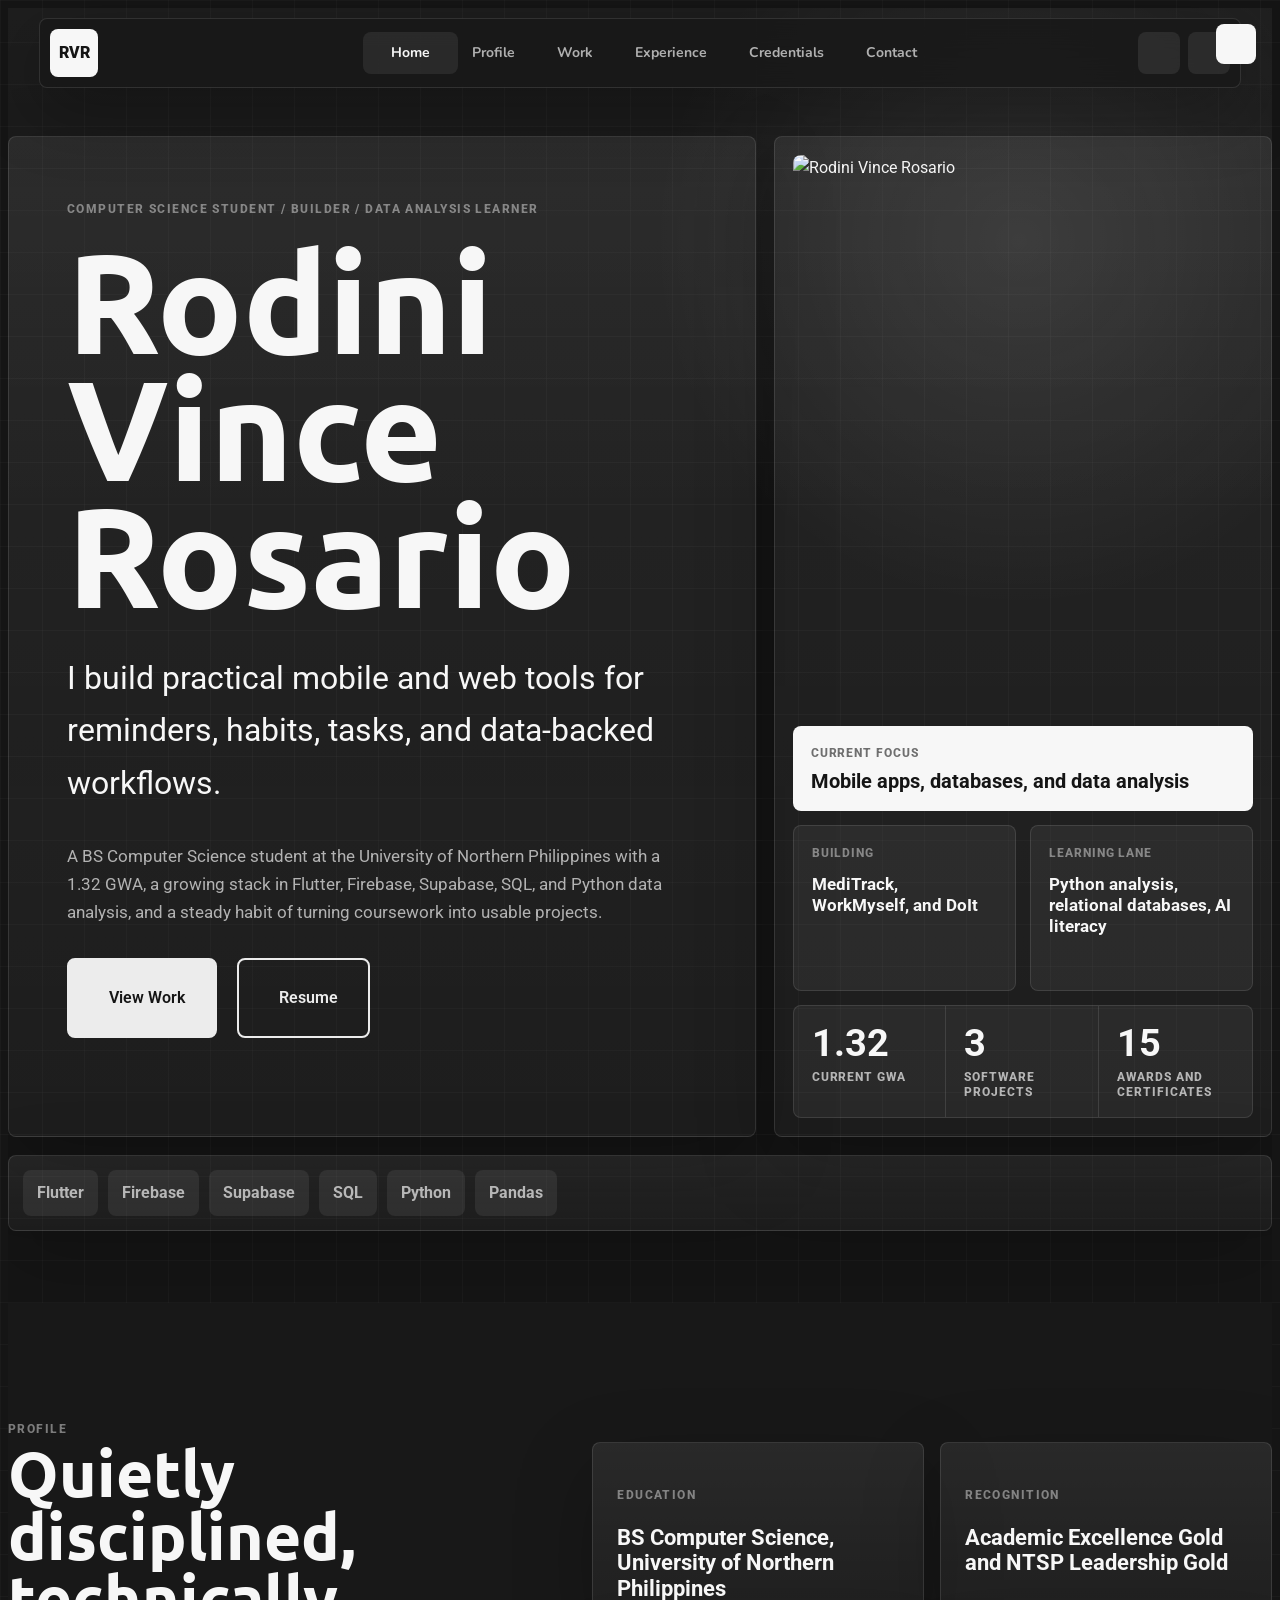
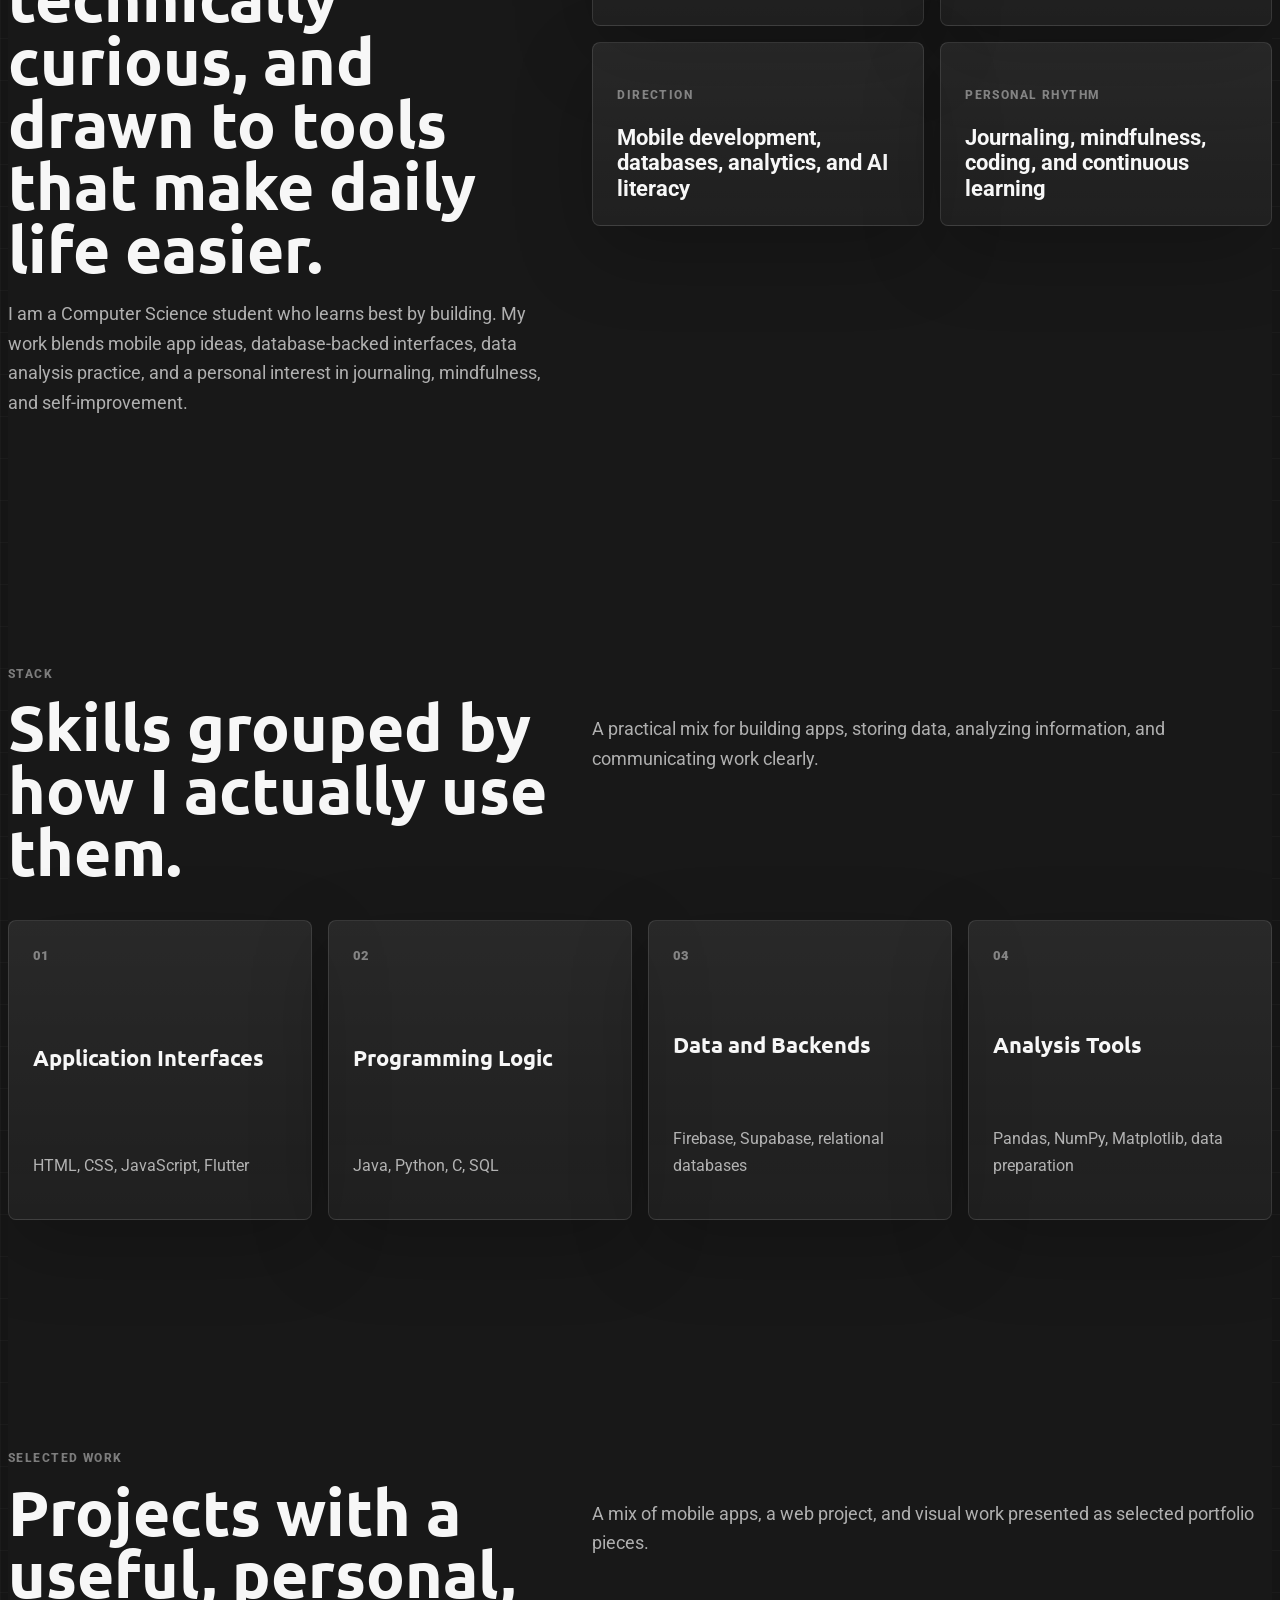
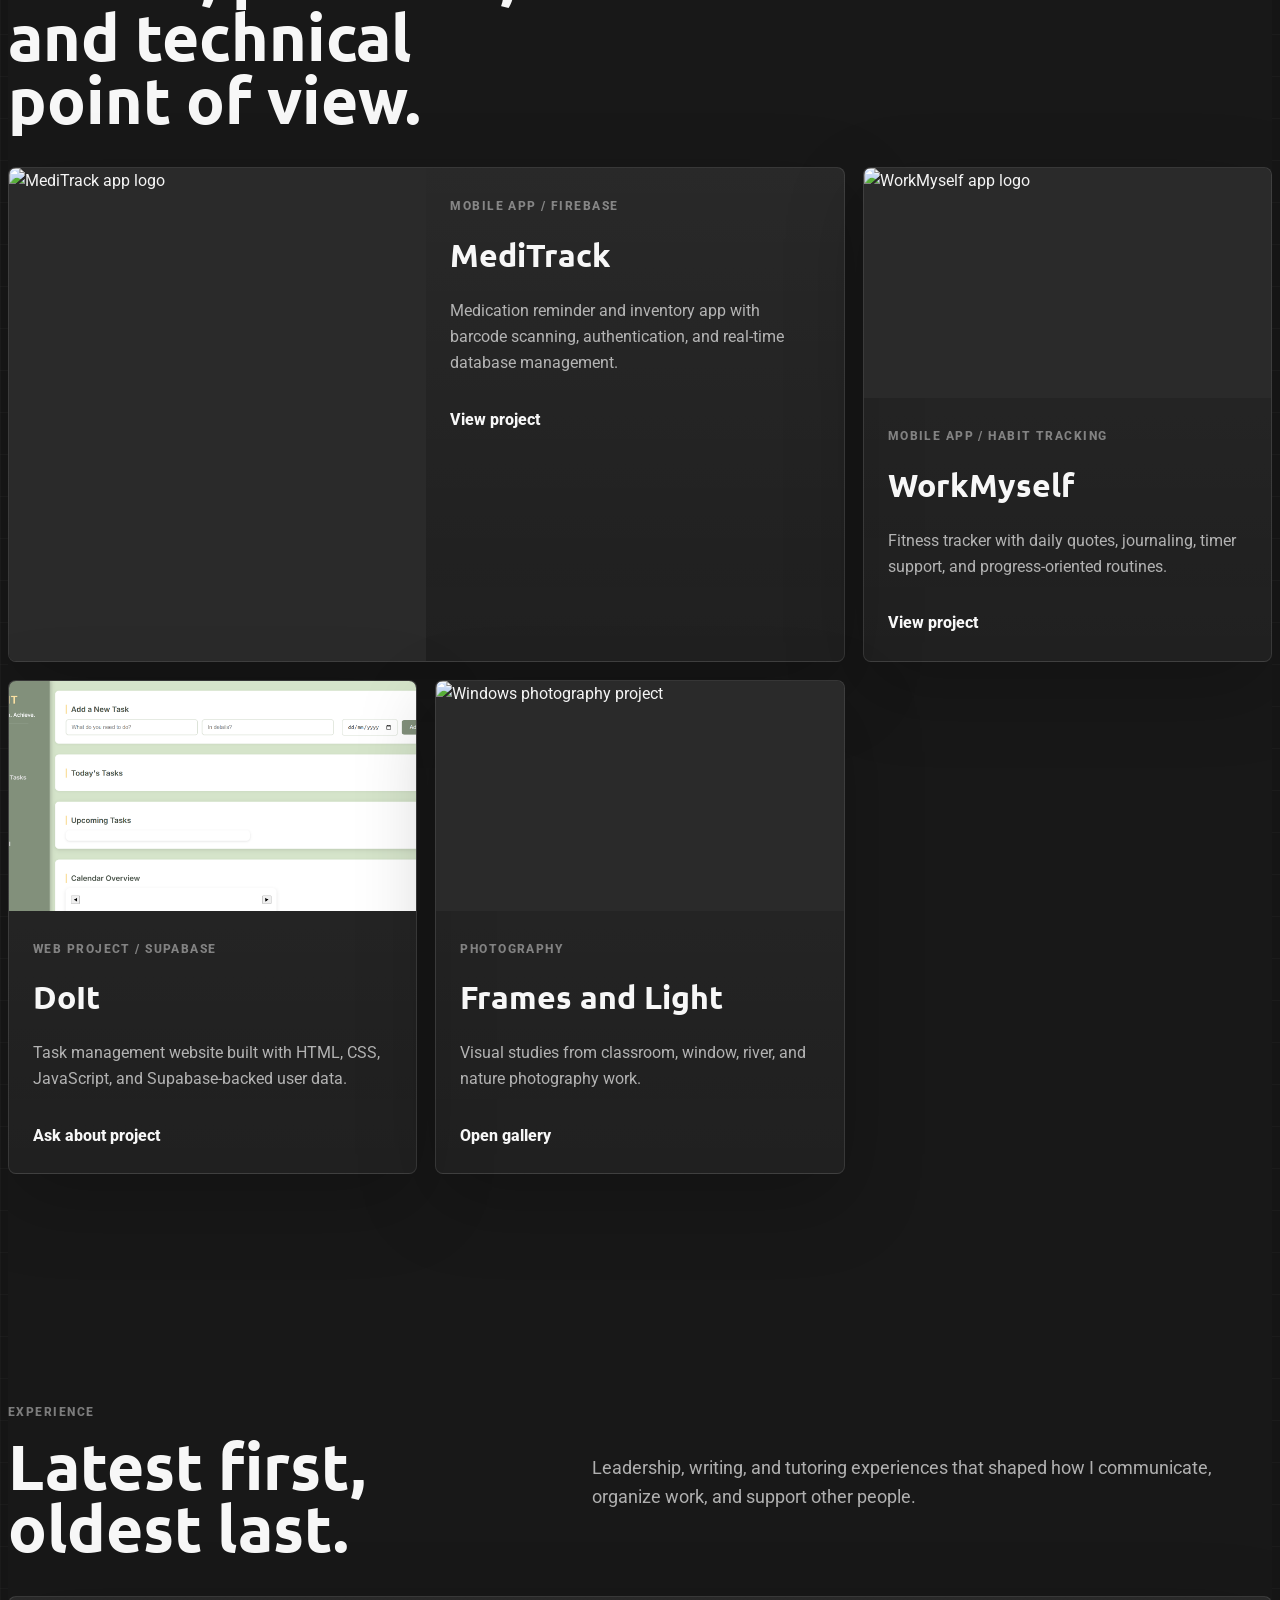
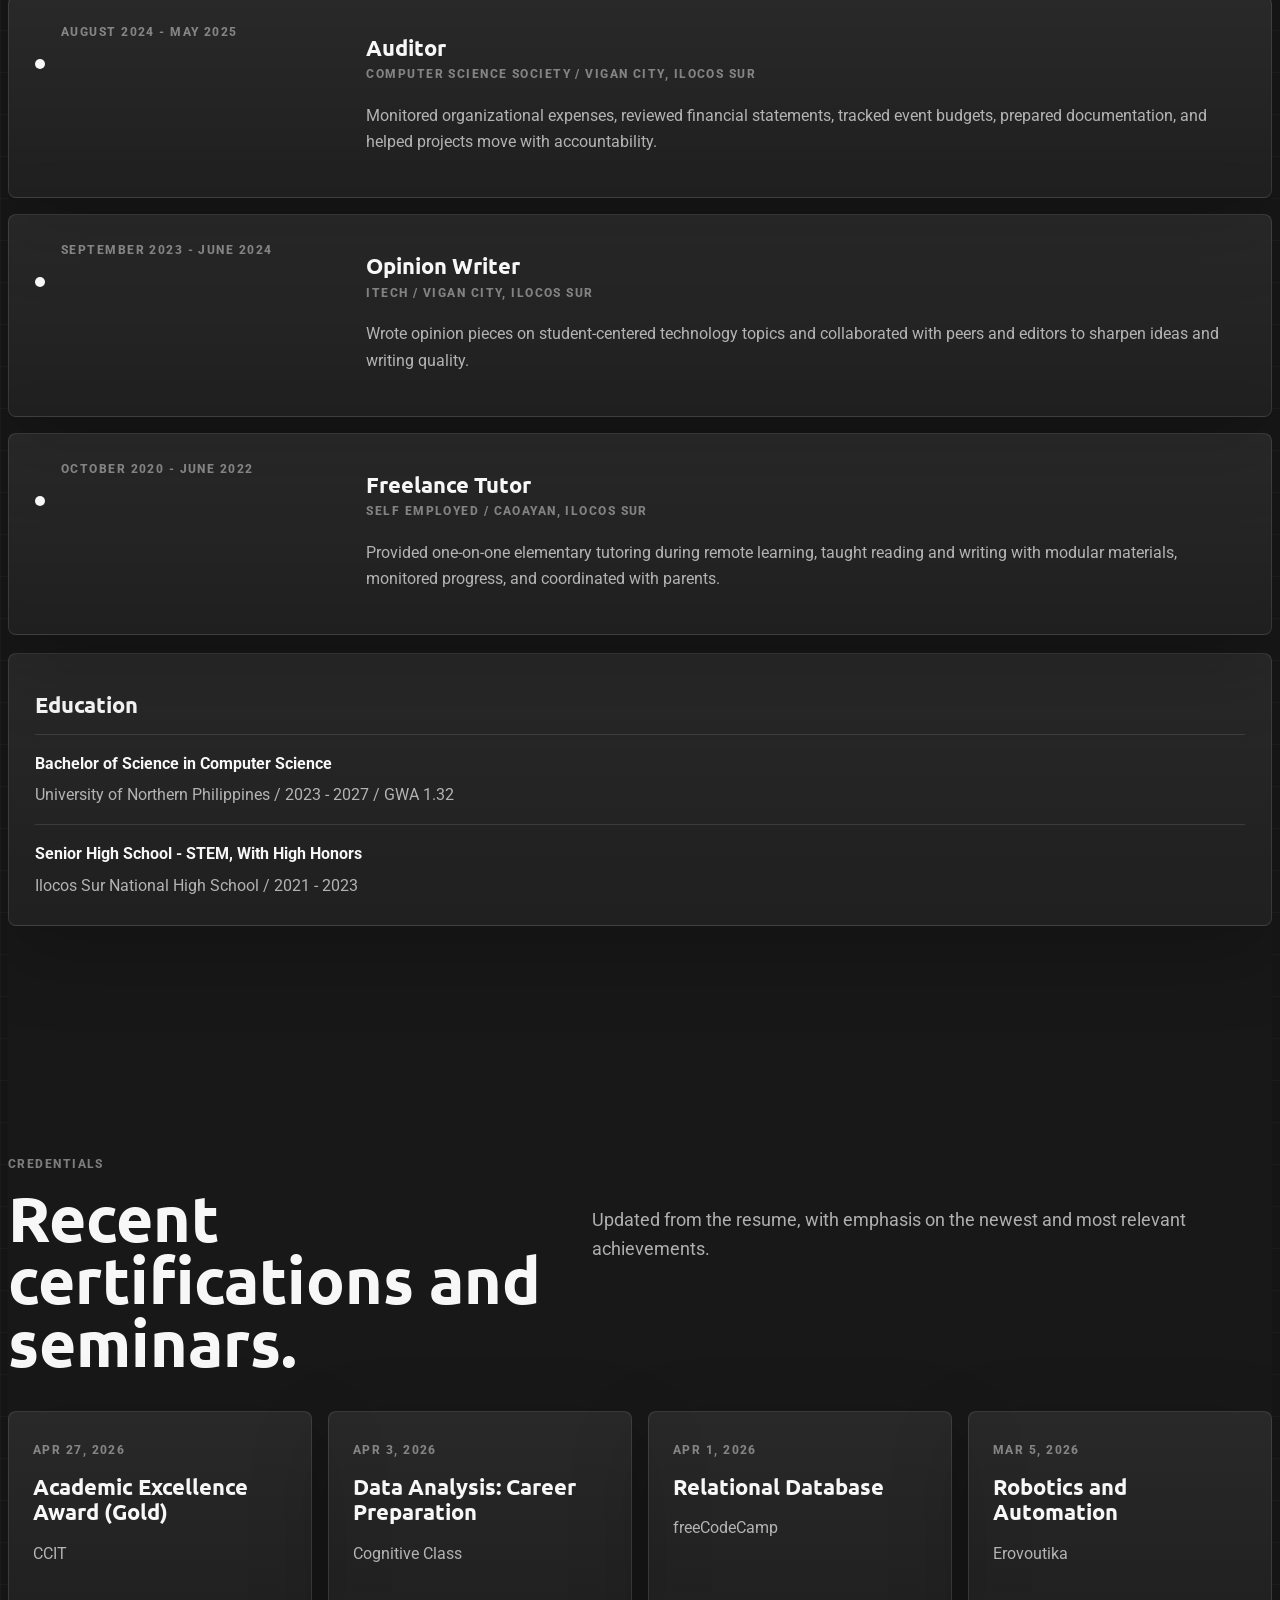
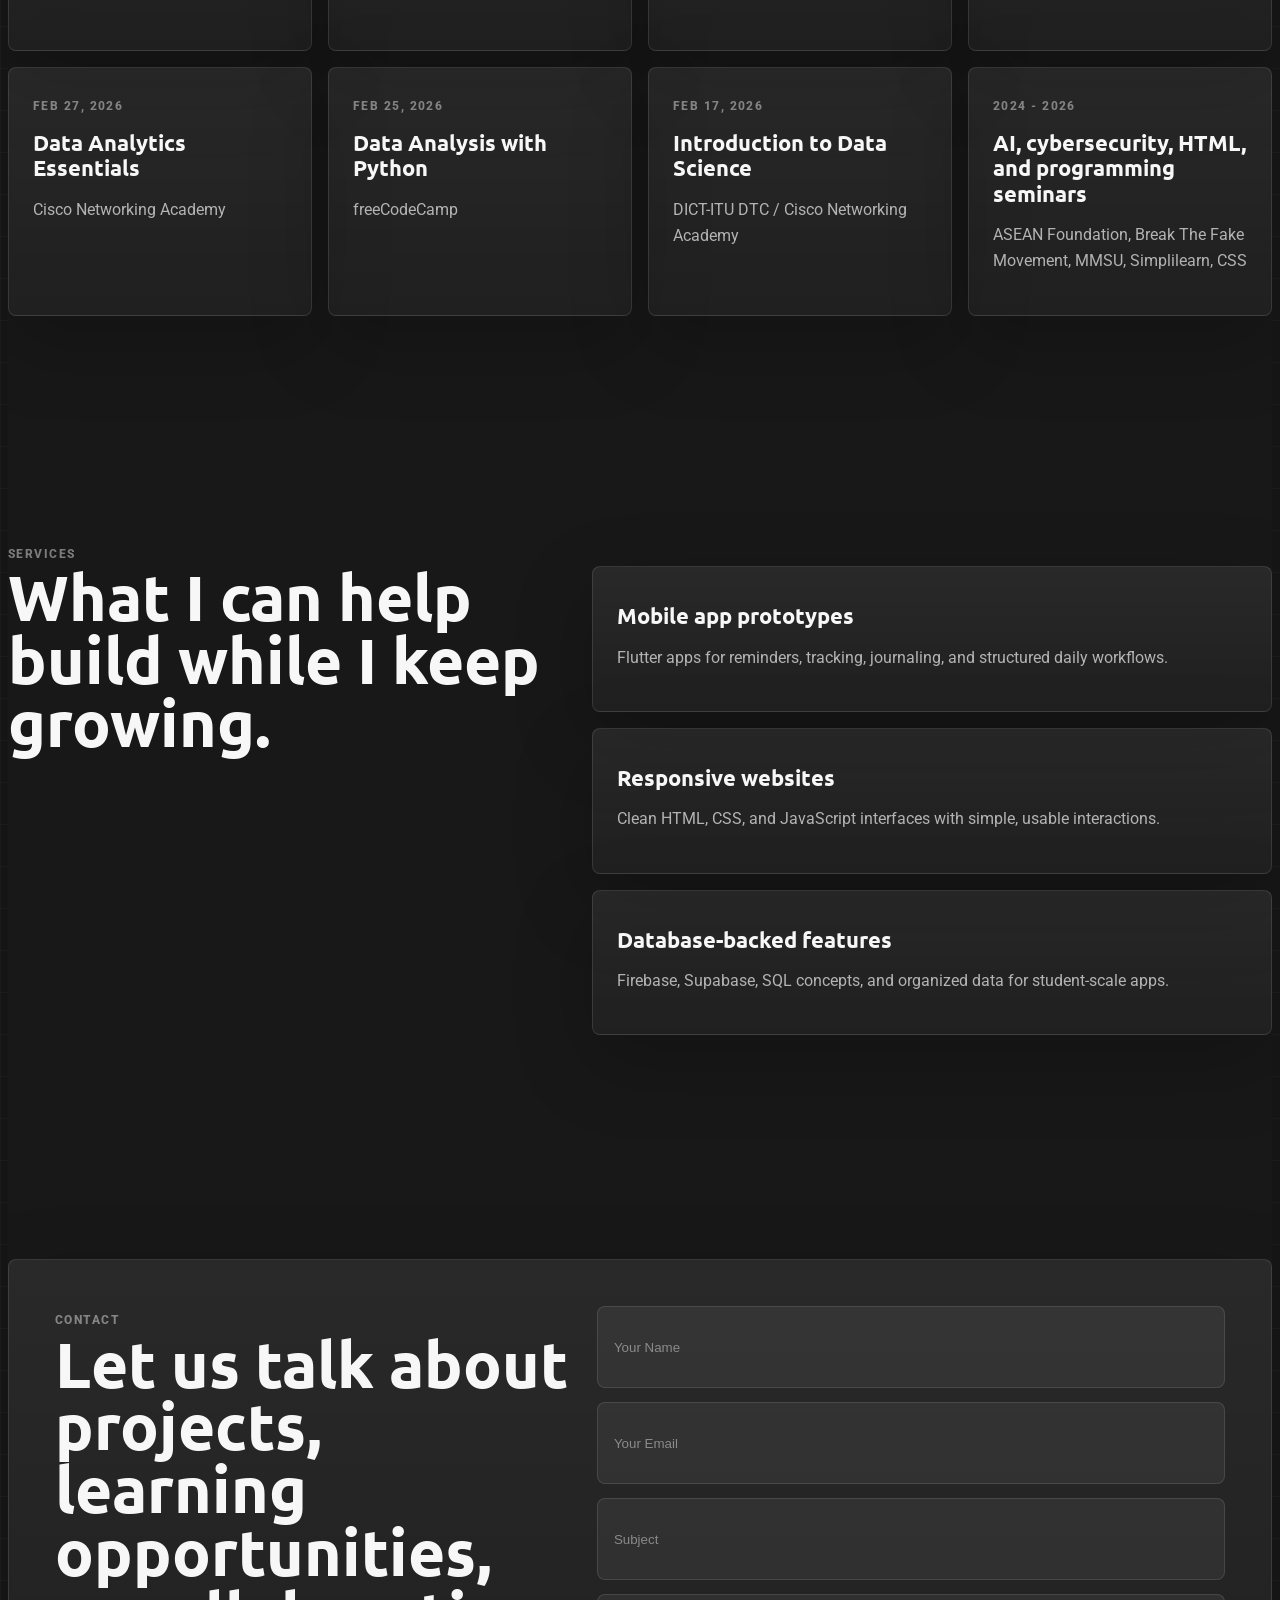
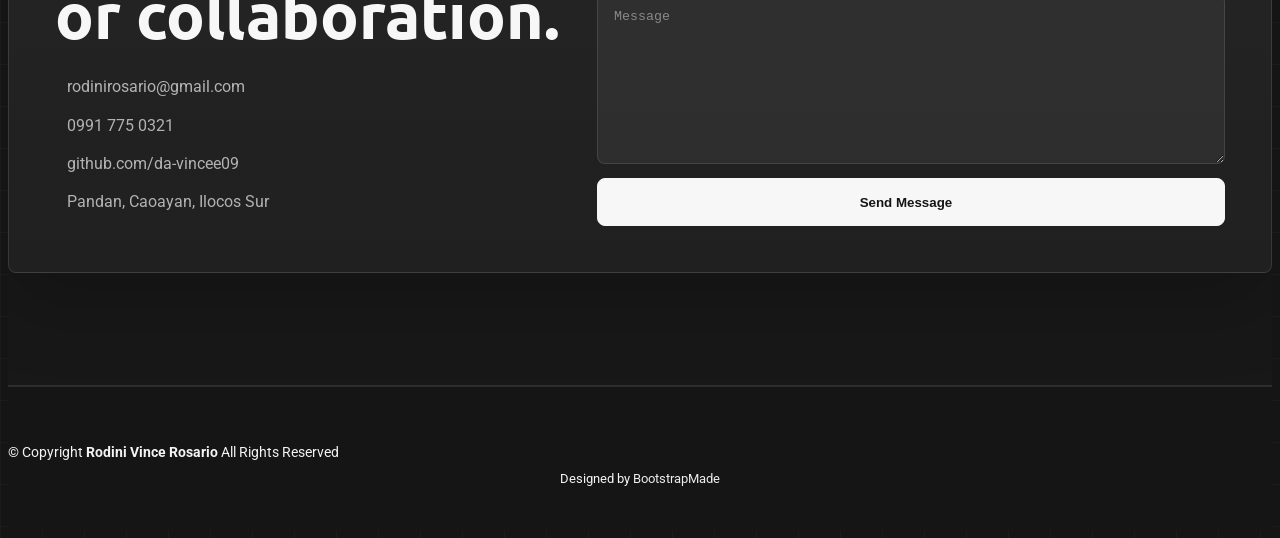
==== index.html @ bf8536cc "Initial commit" ====
<!DOCTYPE html>
<html lang="en">

<head>
  <meta charset="utf-8">
  <meta content="width=device-width, initial-scale=1.0" name="viewport">
  <title>Rodini Vince Rosario | Portfolio</title>
  <meta name="description" content="">
  <meta name="keywords" content="">

  <!-- Favicons -->
  <link href="assets/img/favicon.png" rel="icon">
  <link href="assets/img/apple-touch-icon.png" rel="apple-touch-icon">

  <!-- Fonts -->
  <link href="https://fonts.googleapis.com" rel="preconnect">
  <link href="https://fonts.gstatic.com" rel="preconnect" crossorigin>
  <link href="https://fonts.googleapis.com/css2?family=Roboto:ital,wght@0,100;0,300;0,400;0,500;0,700;0,900;1,100;1,300;1,400;1,500;1,700;1,900&family=Ubuntu:ital,wght@0,300;0,400;0,500;0,700;1,300;1,400;1,500;1,700&family=Nunito:ital,wght@0,200;0,300;0,400;0,500;0,600;0,700;0,800;0,900;1,200;1,300;1,400;1,500;1,600;1,700;1,800;1,900&display=swap" rel="stylesheet">

  <!-- Vendor CSS Files -->
  <link href="assets/vendor/bootstrap/css/bootstrap.min.css" rel="stylesheet">
  <link href="assets/vendor/bootstrap-icons/bootstrap-icons.css" rel="stylesheet">
  <link href="assets/vendor/aos/aos.css" rel="stylesheet">
  <link href="assets/vendor/glightbox/css/glightbox.min.css" rel="stylesheet">
  <link href="assets/vendor/swiper/swiper-bundle.min.css" rel="stylesheet">

  <!-- Main CSS File -->
  <link href="assets/css/main.css?v=20260524-layout" rel="stylesheet">

  <!-- =======================================================
  * Template Name: SnapFolio
  * Template URL: https://bootstrapmade.com/snapfolio-bootstrap-portfolio-template/
  * Updated: Jul 21 2025 with Bootstrap v5.3.7
  * Author: BootstrapMade.com
  * License: https://bootstrapmade.com/license/
  ======================================================== -->
</head>

<body class="index-page">

  <header id="header" class="header dark-background modern-header">
    <i class="header-toggle d-xl-none bi bi-list"></i>

    <div class="header-container modern-nav">
      <a href="#hero" class="brand-mark" aria-label="Rodini Vince Rosario home">
        <span>RVR</span>
      </a>
      <nav id="navmenu" class="navmenu">
        <ul>
          <li><a href="#hero" class="active">Home</a></li>
          <li><a href="#about">Profile</a></li>
          <li><a href="#portfolio">Work</a></li>
          <li><a href="#resume">Experience</a></li>
          <li><a href="#certifications">Credentials</a></li>
          <li><a href="#contact">Contact</a></li>
        </ul>
      </nav>

      <div class="social-links nav-social">
        <a href="https://github.com/da-vincee09" target="_blank"><i class="bi bi-github"></i></a>
        <a href="mailto:rodinirosario@gmail.com"><i class="bi bi-envelope"></i></a>
      </div>

    </div>

  </header>

  <main class="main">

    <section id="hero" class="hero section custom-hero">
      <div class="container">
        <div class="hero-grid">
          <div class="hero-copy">
            <span class="eyebrow">Computer Science student / Builder / Data analysis learner</span>
            <h1>Rodini Vince Rosario</h1>
            <p class="lead">I build practical mobile and web tools for reminders, habits, tasks, and data-backed workflows.</p>
            <p class="description">A BS Computer Science student at the University of Northern Philippines with a 1.32 GWA, a growing stack in Flutter, Firebase, Supabase, SQL, and Python data analysis, and a steady habit of turning coursework into usable projects.</p>
            <div class="hero-actions">
              <a href="#portfolio" class="btn btn-primary"><i class="bi bi-grid"></i> View Work</a>
              <a href="assets/pdf/resume/Rodini_Vince_Rosario_Resume.pdf" download="Rodini_Vince_Rosario_Resume.pdf" class="btn btn-outline"><i class="bi bi-download"></i> Resume</a>
            </div>
          </div>

          <aside class="hero-portrait" aria-label="Profile photo and quick facts">
            <img src="assets/img/profile/profile-1.png" alt="Rodini Vince Rosario">
            <div class="portrait-note">
              <span>Current focus</span>
              <strong>Mobile apps, databases, and data analysis</strong>
            </div>
            <div class="portrait-details">
              <div>
                <span>Building</span>
                <strong>MediTrack, WorkMyself, and DoIt</strong>
              </div>
              <div>
                <span>Learning lane</span>
                <strong>Python analysis, relational databases, AI literacy</strong>
              </div>
            </div>
            <div class="portrait-metrics">
              <div>
                <strong>1.32</strong>
                <span>Current GWA</span>
              </div>
              <div>
                <strong>3</strong>
                <span>Software projects</span>
              </div>
              <div>
                <strong>15</strong>
                <span>Awards and certificates</span>
              </div>
            </div>
          </aside>

          <div class="hero-stack">
            <span>Flutter</span>
            <span>Firebase</span>
            <span>Supabase</span>
            <span>SQL</span>
            <span>Python</span>
            <span>Pandas</span>
          </div>
        </div>
      </div>
    </section>

    <section id="about" class="about section profile-section">
      <div class="container">
        <div class="section-kicker">Profile</div>
        <div class="profile-layout">
          <div class="profile-statement">
            <h2>Quietly disciplined, technically curious, and drawn to tools that make daily life easier.</h2>
            <p>I am a Computer Science student who learns best by building. My work blends mobile app ideas, database-backed interfaces, data analysis practice, and a personal interest in journaling, mindfulness, and self-improvement.</p>
          </div>

          <div class="profile-card-grid">
            <article class="mini-card">
              <i class="bi bi-mortarboard"></i>
              <span>Education</span>
              <strong>BS Computer Science, University of Northern Philippines</strong>
            </article>
            <article class="mini-card">
              <i class="bi bi-award"></i>
              <span>Recognition</span>
              <strong>Academic Excellence Gold and NTSP Leadership Gold</strong>
            </article>
            <article class="mini-card">
              <i class="bi bi-compass"></i>
              <span>Direction</span>
              <strong>Mobile development, databases, analytics, and AI literacy</strong>
            </article>
            <article class="mini-card">
              <i class="bi bi-journal-text"></i>
              <span>Personal rhythm</span>
              <strong>Journaling, mindfulness, coding, and continuous learning</strong>
            </article>
          </div>
        </div>
      </div>
    </section>

    <section id="skills" class="skills section skill-section">
      <div class="container">
        <div class="section-kicker">Stack</div>
        <div class="split-heading">
          <h2>Skills grouped by how I actually use them.</h2>
          <p>A practical mix for building apps, storing data, analyzing information, and communicating work clearly.</p>
        </div>

        <div class="skill-board">
          <article>
            <span class="board-number">01</span>
            <h3>Application Interfaces</h3>
            <p>HTML, CSS, JavaScript, Flutter</p>
          </article>
          <article>
            <span class="board-number">02</span>
            <h3>Programming Logic</h3>
            <p>Java, Python, C, SQL</p>
          </article>
          <article>
            <span class="board-number">03</span>
            <h3>Data and Backends</h3>
            <p>Firebase, Supabase, relational databases</p>
          </article>
          <article>
            <span class="board-number">04</span>
            <h3>Analysis Tools</h3>
            <p>Pandas, NumPy, Matplotlib, data preparation</p>
          </article>
        </div>
      </div>
    </section>

    <section id="portfolio" class="portfolio section work-section">
      <div class="container">
        <div class="section-kicker">Selected Work</div>
        <div class="split-heading">
          <h2>Projects with a useful, personal, and technical point of view.</h2>
          <p>A mix of mobile apps, a web project, and visual work presented as selected portfolio pieces.</p>
        </div>

        <div class="project-grid">
          <article class="project-card project-featured">
            <img src="assets/img/portfolio/meditrack-logo.png" alt="MediTrack app logo">
            <div>
              <span>Mobile app / Firebase</span>
              <h3>MediTrack</h3>
              <p>Medication reminder and inventory app with barcode scanning, authentication, and real-time database management.</p>
              <a href="meditrack-portfolio-details.html">View project <i class="bi bi-arrow-right"></i></a>
            </div>
          </article>

          <article class="project-card">
            <img src="assets/img/portfolio/work-myself-logo.png" alt="WorkMyself app logo">
            <div>
              <span>Mobile app / Habit tracking</span>
              <h3>WorkMyself</h3>
              <p>Fitness tracker with daily quotes, journaling, timer support, and progress-oriented routines.</p>
              <a href="work-myself-portfolio-details.html">View project <i class="bi bi-arrow-right"></i></a>
            </div>
          </article>

          <article class="project-card">
            <img src="assets/img/portfolio/doit-thumbnail.png" alt="DoIt task management dashboard preview">
            <div>
              <span>Web project / Supabase</span>
              <h3>DoIt</h3>
              <p>Task management website built with HTML, CSS, JavaScript, and Supabase-backed user data.</p>
              <a href="#contact">Ask about project <i class="bi bi-arrow-right"></i></a>
            </div>
          </article>

          <article class="project-card photo-card">
            <img src="assets/img/portfolio/windows.jpg" alt="Windows photography project">
            <div>
              <span>Photography</span>
              <h3>Frames and Light</h3>
              <p>Visual studies from classroom, window, river, and nature photography work.</p>
              <a href="windows-portfolio-details.html">Open gallery <i class="bi bi-arrow-right"></i></a>
            </div>
          </article>
        </div>
      </div>
    </section>

    <section id="resume" class="resume section timeline-section">
      <div class="container">
        <div class="section-kicker">Experience</div>
        <div class="split-heading">
          <h2>Latest first, oldest last.</h2>
          <p>Leadership, writing, and tutoring experiences that shaped how I communicate, organize work, and support other people.</p>
        </div>

        <div class="timeline">
          <article class="timeline-item">
            <time>August 2024 - May 2025</time>
            <div>
              <h3>Auditor</h3>
              <span>Computer Science Society / Vigan City, Ilocos Sur</span>
              <p>Monitored organizational expenses, reviewed financial statements, tracked event budgets, prepared documentation, and helped projects move with accountability.</p>
            </div>
          </article>

          <article class="timeline-item">
            <time>September 2023 - June 2024</time>
            <div>
              <h3>Opinion Writer</h3>
              <span>iTech / Vigan City, Ilocos Sur</span>
              <p>Wrote opinion pieces on student-centered technology topics and collaborated with peers and editors to sharpen ideas and writing quality.</p>
            </div>
          </article>

          <article class="timeline-item">
            <time>October 2020 - June 2022</time>
            <div>
              <h3>Freelance Tutor</h3>
              <span>Self Employed / Caoayan, Ilocos Sur</span>
              <p>Provided one-on-one elementary tutoring during remote learning, taught reading and writing with modular materials, monitored progress, and coordinated with parents.</p>
            </div>
          </article>
        </div>

        <div class="education-panel">
          <h3>Education</h3>
          <div>
            <strong>Bachelor of Science in Computer Science</strong>
            <span>University of Northern Philippines / 2023 - 2027 / GWA 1.32</span>
          </div>
          <div>
            <strong>Senior High School - STEM, With High Honors</strong>
            <span>Ilocos Sur National High School / 2021 - 2023</span>
          </div>
        </div>
      </div>
    </section>

    <section id="certifications" class="section certification-section">
      <div class="container">
        <div class="section-kicker">Credentials</div>
        <div class="split-heading">
          <h2>Recent certifications and seminars.</h2>
          <p>Updated from the resume, with emphasis on the newest and most relevant achievements.</p>
        </div>

        <div class="cert-grid">
          <article><time>Apr 27, 2026</time><h3>Academic Excellence Award (Gold)</h3><p>CCIT</p></article>
          <article><time>Apr 3, 2026</time><h3>Data Analysis: Career Preparation</h3><p>Cognitive Class</p></article>
          <article><time>Apr 1, 2026</time><h3>Relational Database</h3><p>freeCodeCamp</p></article>
          <article><time>Mar 5, 2026</time><h3>Robotics and Automation</h3><p>Erovoutika</p></article>
          <article><time>Feb 27, 2026</time><h3>Data Analytics Essentials</h3><p>Cisco Networking Academy</p></article>
          <article><time>Feb 25, 2026</time><h3>Data Analysis with Python</h3><p>freeCodeCamp</p></article>
          <article><time>Feb 17, 2026</time><h3>Introduction to Data Science</h3><p>DICT-ITU DTC / Cisco Networking Academy</p></article>
          <article><time>2024 - 2026</time><h3>AI, cybersecurity, HTML, and programming seminars</h3><p>ASEAN Foundation, Break The Fake Movement, MMSU, Simplilearn, CSS</p></article>
        </div>
      </div>
    </section>

    <section id="services" class="services section services-modern">
      <div class="container">
        <div class="section-kicker">Services</div>
        <div class="service-modern-grid">
          <h2>What I can help build while I keep growing.</h2>
          <div class="service-list">
            <article><i class="bi bi-phone"></i><h3>Mobile app prototypes</h3><p>Flutter apps for reminders, tracking, journaling, and structured daily workflows.</p></article>
            <article><i class="bi bi-window"></i><h3>Responsive websites</h3><p>Clean HTML, CSS, and JavaScript interfaces with simple, usable interactions.</p></article>
            <article><i class="bi bi-database"></i><h3>Database-backed features</h3><p>Firebase, Supabase, SQL concepts, and organized data for student-scale apps.</p></article>
          </div>
        </div>
      </div>
    </section>

    <section id="contact" class="contact section contact-modern">
      <div class="container">
        <div class="contact-panel">
          <div>
            <span class="section-kicker">Contact</span>
            <h2>Let us talk about projects, learning opportunities, or collaboration.</h2>
            <div class="contact-links-modern">
              <a href="mailto:rodinirosario@gmail.com"><i class="bi bi-envelope"></i> rodinirosario@gmail.com</a>
              <a href="tel:+639917750321"><i class="bi bi-phone"></i> 0991 775 0321</a>
              <a href="https://github.com/da-vincee09" target="_blank"><i class="bi bi-github"></i> github.com/da-vincee09</a>
              <span><i class="bi bi-geo-alt"></i> Pandan, Caoayan, Ilocos Sur</span>
            </div>
          </div>

          <form id="contact-form" action="https://mail.google.com/mail/" method="get" target="_blank">
            <input type="hidden" name="view" value="cm">
            <input type="hidden" name="fs" value="1">
            <input type="hidden" name="to" value="rodinirosario@gmail.com">
            <input type="text" name="name" class="form-control" placeholder="Your Name" required="">
            <input type="email" class="form-control" name="email" placeholder="Your Email" required="">
            <input type="text" class="form-control" name="su" placeholder="Subject" required="">
            <textarea class="form-control" name="body" rows="5" placeholder="Message" required=""></textarea>
            <div class="form-status" aria-live="polite"></div>
            <button type="submit" class="btn btn-primary">Send Message <i class="bi bi-send"></i></button>
          </form>
        </div>
      </div>
    </section>

  </main>

  <footer id="footer" class="footer position-relative">

     <div class="container">
        <div class="copyright text-center">
            <p>&copy; <span>Copyright</span> <strong class="px-1 sitename">Rodini Vince Rosario</strong> <span>All Rights Reserved</span></p>
        </div>
        <div class="credits">
            <!-- Keep attribution to comply with free template license -->
            Designed by <a href="https://bootstrapmade.com/" target="_blank">BootstrapMade</a>
        </div>
    </div>

  </footer>

  <!-- Scroll Top -->
  <a href="#" id="scroll-top" class="scroll-top d-flex align-items-center justify-content-center"><i class="bi bi-arrow-up-short"></i></a>

  <!-- Preloader -->
  <div id="preloader"></div>

  <!-- Vendor JS Files -->
  <script src="assets/vendor/bootstrap/js/bootstrap.bundle.min.js"></script>
  <script src="assets/vendor/php-email-form/validate.js"></script>
  <script src="assets/vendor/aos/aos.js"></script>
  <script src="assets/vendor/typed.js/typed.umd.js"></script>
  <script src="assets/vendor/purecounter/purecounter_vanilla.js"></script>
  <script src="assets/vendor/waypoints/noframework.waypoints.js"></script>
  <script src="assets/vendor/isotope-layout/isotope.pkgd.min.js"></script>
  <script src="assets/vendor/imagesloaded/imagesloaded.pkgd.min.js"></script>
  <script src="assets/vendor/glightbox/js/glightbox.min.js"></script>
  <script src="assets/vendor/swiper/swiper-bundle.min.js"></script>

  <!-- Main JS File -->
  <script src="assets/js/main.js?v=20260524-contact2"></script>

</body>

</html>
---- assets/css/main.css ----
/**
* Template Name: SnapFolio
* Template URL: https://bootstrapmade.com/snapfolio-bootstrap-portfolio-template/
* Updated: Jul 21 2025 with Bootstrap v5.3.7
* Author: BootstrapMade.com
* License: https://bootstrapmade.com/license/
*/

/*--------------------------------------------------------------
# Font & Color Variables
# Help: https://bootstrapmade.com/color-system/
--------------------------------------------------------------*/
/* Fonts */
:root {
  --default-font: "Roboto",  system-ui, -apple-system, "Segoe UI", Roboto, "Helvetica Neue", Arial, "Noto Sans", "Liberation Sans", sans-serif, "Apple Color Emoji", "Segoe UI Emoji", "Segoe UI Symbol", "Noto Color Emoji";
  --heading-font: "Ubuntu",  sans-serif;
  --nav-font: "Nunito",  sans-serif;
}

/* Global Colors - The following color variables are used throughout the website. Updating them here will change the color scheme of the entire website */
:root { 
  --background-color: #1f1f1f; /* Background color for the entire website, including individual sections */
  --default-color: #ffffff; /* Default color used for the majority of the text content across the entire website */
  --heading-color: #ffffff; /* Color for headings, subheadings and title throughout the website */
  --accent-color: #ececec; /* Accent color that represents your brand on the website. It's used for buttons, links, and other elements that need to stand out */
  --surface-color: #232323; /* The surface color is used as a background of boxed elements within sections, such as cards, icon boxes, or other elements that require a visual separation from the global background. */
  --contrast-color: #310606; /* Contrast color for text, ensuring readability against backgrounds of accent, heading, or default colors. */
}

/* Nav Menu Colors - The following color variables are used specifically for the navigation menu. They are separate from the global colors to allow for more customization options */
:root {
  --nav-color: rgba(236, 236, 236, 0.59);  /* The default color of the main navmenu links */
  --nav-hover-color: #ffffff; /* Applied to main navmenu links when they are hovered over or active */
  --nav-mobile-background-color: #393939; /* Used as the background color for mobile navigation menu */
  --nav-dropdown-background-color: #393939; /* Used as the background color for dropdown items that appear when hovering over primary navigation items */
  --nav-dropdown-color: #ffffff; /* Used for navigation links of the dropdown items in the navigation menu. */
  --nav-dropdown-hover-color: #ececec; /* Similar to --nav-hover-color, this color is applied to dropdown navigation links when they are hovered over. */
}

/* Color Presets - These classes override global colors when applied to any section or element, providing reuse of the sam color scheme. */

.light-background {
  --background-color: #2c2c2c;
  --surface-color: #323232;
}

.dark-background {
  --background-color: #040b14;
  --default-color: #ffffff;
  --heading-color: #ffffff;
  --surface-color: #151f2b;
  --contrast-color: #ffffff;
}

/* Smooth scroll */
:root {
  scroll-behavior: smooth;
}

/*--------------------------------------------------------------
# General Styling & Shared Classes
--------------------------------------------------------------*/
body {
  color: var(--default-color);
  background-color: var(--background-color);
  font-family: var(--default-font);
}

a {
  color: var(--accent-color);
  text-decoration: none;
  transition: 0.3s;
}

a:hover {
  color: color-mix(in srgb, var(--accent-color), transparent 25%);
  text-decoration: none;
}

h1,
h2,
h3,
h4,
h5,
h6 {
  color: var(--heading-color);
  font-family: var(--heading-font);
}

/* PHP Email Form Messages
------------------------------*/
.php-email-form .error-message {
  display: none;
  background: #df1529;
  color: #ffffff;
  text-align: left;
  padding: 15px;
  margin-bottom: 24px;
  font-weight: 600;
}

.php-email-form .sent-message {
  display: none;
  color: #ffffff;
  background: #059652;
  text-align: center;
  padding: 15px;
  margin-bottom: 24px;
  font-weight: 600;
}

.php-email-form .loading {
  display: none;
  background: var(--surface-color);
  text-align: center;
  padding: 15px;
  margin-bottom: 24px;
}

.php-email-form .loading:before {
  content: "";
  display: inline-block;
  border-radius: 50%;
  width: 24px;
  height: 24px;
  margin: 0 10px -6px 0;
  border: 3px solid var(--accent-color);
  border-top-color: var(--surface-color);
  animation: php-email-form-loading 1s linear infinite;
}

@keyframes php-email-form-loading {
  0% {
    transform: rotate(0deg);
  }

  100% {
    transform: rotate(360deg);
  }
}

/*--------------------------------------------------------------
# Global Header
--------------------------------------------------------------*/
.header {
  --background-color: #1b1b1b;
  --contrast-color: #444444;
  color: var(--default-color);
  position: fixed;
  top: 0;
  left: 0;
  bottom: 0;
  padding: 0 15px;
  width: 300px;
  transition: all ease-in-out 0.3s;
  overflow-y: auto;
  z-index: 997;
}

.header .header-container {
  border-radius: 20px;
  padding: 15px;
  background-color: var(--background-color);
  border: 1px solid color-mix(in srgb, var(--default-color), transparent 80%);
}

.header .social-links {
  margin: 0 0 10px 0;
}

.header .social-links a {
  font-size: 16px;
  display: inline-flex;
  align-items: center;
  justify-content: center;
  background: color-mix(in srgb, var(--default-color), transparent 90%);
  color: var(--default-color);
  margin: 0 2px;
  border-radius: 50%;
  text-align: center;
  width: 40px;
  height: 40px;
  transition: 0.3s;
}

.header .social-links a:hover {
  color: var(--contrast-color);
  background: var(--accent-color);
}

@media (min-width: 1200px) {

  .header~main,
  .header~#footer {
    margin-left: 330px;
  }
}

@media (max-width: 1199px) {
  .header {
    left: -100%;
  }
}

.header.header-show {
  left: 0;
}

.header .header-toggle {
  color: var(--contrast-color);
  background-color: var(--accent-color);
  font-size: 22px;
  display: flex;
  align-items: center;
  justify-content: center;
  width: 40px;
  height: 40px;
  border-radius: 50%;
  cursor: pointer;
  position: fixed;
  top: 15px;
  right: 15px;
  z-index: 9999;
  transition: background-color 0.3s;
}

.header .header-toggle:hover {
  color: var(--contrast-color);
  background-color: color-mix(in srgb, var(--accent-color) 90%, white 15%);
}

/*--------------------------------------------------------------
# Navigation Menu
--------------------------------------------------------------*/
.mobile-nav-toggle {
  display: none;
}

.navmenu {
  padding: 0;
  z-index: 9997;
  width: 100%;
}

.navmenu ul {
  list-style: none;
  padding: 0 0 20px 0;
  margin: 0;
}

.navmenu a,
.navmenu a:focus {
  color: var(--nav-color);
  padding: 15px 10px;
  font-family: var(--nav-font);
  font-size: 16px;
  font-weight: 400;
  display: flex;
  align-items: center;
  white-space: nowrap;
  transition: 0.3s;
  width: 100%;
}

.navmenu a .navicon,
.navmenu a:focus .navicon {
  font-size: 20px;
  margin-right: 10px;
}

.navmenu a .toggle-dropdown,
.navmenu a:focus .toggle-dropdown {
  font-size: 12px;
  line-height: 0;
  margin-left: auto;
  width: 30px;
  height: 30px;
  display: flex;
  align-items: center;
  justify-content: center;
  border-radius: 50%;
  transition: 0.3s;
  flex-shrink: 0;
  background-color: color-mix(in srgb, var(--accent-color), transparent 90%);
}

.navmenu a .toggle-dropdown:hover,
.navmenu a:focus .toggle-dropdown:hover {
  background-color: var(--accent-color);
  color: var(--contrast-color);
}

.navmenu a:hover,
.navmenu .active,
.navmenu .active:focus {
  color: var(--nav-hover-color);
}

.navmenu a:hover .navicon,
.navmenu .active .navicon,
.navmenu .active:focus .navicon {
  color: var(--accent-color);
}

.navmenu .active .toggle-dropdown,
.navmenu .active:focus .toggle-dropdown {
  background-color: var(--accent-color);
  color: var(--contrast-color);
  transform: rotate(180deg);
}

.navmenu .dropdown {
  display: block;
}

.navmenu .dropdown a,
.navmenu .dropdown a:focus {
  color: --nav-dropdown-color;
}

.navmenu .dropdown a:hover,
.navmenu .dropdown .active,
.navmenu .dropdown .active:focus {
  color: var(--nav-dropdown-hover-color);
}

.navmenu .dropdown ul {
  position: static;
  display: none;
  z-index: 99;
  padding: 5px 10px;
  margin: 5px 10px;
  background-color: var(--nav-dropdown-background-color);
  border: 1px solid color-mix(in srgb, var(--default-color), transparent 90%);
  box-shadow: none;
  transition: all 0.5s ease-in-out;
}

.navmenu .dropdown ul ul {
  background-color: rgba(33, 37, 41, 0.1);
}

.navmenu .dropdown>.dropdown-active {
  display: block;
  background-color: rgba(33, 37, 41, 0.03);
}

/*--------------------------------------------------------------
# Global Footer
--------------------------------------------------------------*/
.footer {
  color: var(--default-color);
  background-color: var(--background-color);
  font-size: 14px;
  padding: 0 0 40px 0;
  position: relative;
}

.footer .copyright {
  padding-top: 40px;
  border-top: 1px solid color-mix(in srgb, var(--default-color), transparent 90%);
}

.footer .copyright p {
  margin-bottom: 0;
}

.footer .credits {
  margin-top: 4px;
  font-size: 13px;
  text-align: center;
}

/*--------------------------------------------------------------
# Preloader
--------------------------------------------------------------*/
#preloader {
  position: fixed;
  inset: 0;
  z-index: 999999;
  overflow: hidden;
  background: var(--background-color);
  transition: all 0.6s ease-out;
}

#preloader:before {
  content: "";
  position: fixed;
  top: calc(50% - 30px);
  left: calc(50% - 30px);
  border: 6px solid #ffffff;
  border-color: var(--accent-color) transparent var(--accent-color) transparent;
  border-radius: 50%;
  width: 60px;
  height: 60px;
  animation: animate-preloader 1.5s linear infinite;
}

@keyframes animate-preloader {
  0% {
    transform: rotate(0deg);
  }

  100% {
    transform: rotate(360deg);
  }
}

/*--------------------------------------------------------------
# Scroll Top Button
--------------------------------------------------------------*/
.scroll-top {
  position: fixed;
  visibility: hidden;
  opacity: 0;
  right: 15px;
  bottom: -15px;
  z-index: 99999;
  background-color: var(--accent-color);
  width: 44px;
  height: 44px;
  border-radius: 50px;
  transition: all 0.4s;
}

.scroll-top i {
  font-size: 24px;
  color: var(--contrast-color);
  line-height: 0;
}

.scroll-top:hover {
  background-color: color-mix(in srgb, var(--accent-color), transparent 20%);
  color: var(--contrast-color);
}

.scroll-top.active {
  visibility: visible;
  opacity: 1;
  bottom: 15px;
}

/*--------------------------------------------------------------
# Disable aos animation delay on mobile devices
--------------------------------------------------------------*/
@media screen and (max-width: 768px) {
  [data-aos-delay] {
    transition-delay: 0 !important;
  }
}

/*--------------------------------------------------------------
# Global Page Titles & Breadcrumbs
--------------------------------------------------------------*/
.page-title {
  color: var(--default-color);
  padding: 25px 0 0 0;
  position: relative;
}

.page-title .container {
  border-bottom: 1px solid color-mix(in srgb, var(--default-color), transparent 90%);
  padding-bottom: 25px;
}

.page-title h1 {
  font-size: 24px;
  font-weight: 700;
}

.page-title .breadcrumbs ol {
  display: flex;
  flex-wrap: wrap;
  list-style: none;
  padding: 0;
  margin: 0;
  font-size: 14px;
  font-weight: 400;
}

.page-title .breadcrumbs ol li+li {
  padding-left: 10px;
}

.page-title .breadcrumbs ol li+li::before {
  content: "/";
  display: inline-block;
  padding-right: 10px;
  color: color-mix(in srgb, var(--default-color), transparent 70%);
}

/*--------------------------------------------------------------
# Global Sections
--------------------------------------------------------------*/
section,
.section {
  color: var(--default-color);
  background-color: var(--background-color);
  padding: 60px 0;
  overflow: clip;
}

/*--------------------------------------------------------------
# Global Section Titles
--------------------------------------------------------------*/
.section-title {
  text-align: center;
  padding-bottom: 60px;
  position: relative;
}

.section-title h2 {
  font-size: 32px;
  font-weight: 700;
  position: relative;
}

.section-title h2:before,
.section-title h2:after {
  content: "";
  width: 50px;
  height: 2px;
  background: var(--accent-color);
  display: inline-block;
}

.section-title h2:before {
  margin: 0 15px 10px 0;
}

.section-title h2:after {
  margin: 0 0 10px 15px;
}

.section-title p {
  margin-bottom: 0;
}

/*--------------------------------------------------------------
# Hero Section
--------------------------------------------------------------*/
.hero {
  min-height: 100vh;
  position: relative;
  overflow: hidden;
  display: flex;
  align-items: center;
}

.hero .background-elements {
  position: absolute;
  top: 0;
  left: 0;
  width: 100%;
  height: 100%;
  z-index: 1;
  overflow: hidden;
}

.hero .background-elements .bg-circle {
  position: absolute;
  border-radius: 50%;
  background: linear-gradient(45deg, color-mix(in srgb, var(--accent-color), transparent 90%), color-mix(in srgb, var(--accent-color), transparent 95%));
  animation: float 6s ease-in-out infinite;
}

.hero .background-elements .bg-circle.circle-1 {
  width: 300px;
  height: 300px;
  top: 10%;
  right: 10%;
  animation-delay: 0s;
}

.hero .background-elements .bg-circle.circle-2 {
  width: 200px;
  height: 200px;
  bottom: 20%;
  left: 5%;
  animation-delay: 2s;
}

.hero .hero-content {
  position: relative;
  width: 100%;
  z-index: 2;
}

.hero .container {
  position: relative;
  z-index: 3;
}

.hero .hero-text h1 {
  font-size: 72px;
  font-weight: 800;
  line-height: 1.1;
  margin-bottom: 15px;
  color: var(--heading-color);
}

.hero .hero-text h1 .accent-text {
  color: var(--accent-color);
  position: relative;
}

.hero .hero-text h1 .accent-text::after {
  content: "";
  position: absolute;
  bottom: -5px;
  left: 0;
  width: 100%;
  height: 3px;
  background: linear-gradient(90deg, var(--accent-color), color-mix(in srgb, var(--accent-color), transparent 50%));
}

.hero .hero-text h2 {
  font-size: 32px;
  font-weight: 600;
  color: var(--heading-color);
  margin-bottom: 10px;
}

.hero .hero-text .lead {
  font-size: 24px;
  margin-bottom: 20px;
  color: var(--default-color);
}

.hero .hero-text .lead span {
  color: var(--accent-color);
  font-weight: 600;
  border-bottom: 2px solid var(--accent-color);
  padding-bottom: 2px;
}

.hero .hero-text .description {
  font-size: 18px;
  line-height: 1.6;
  color: color-mix(in srgb, var(--default-color), transparent 20%);
  margin-bottom: 40px;
  max-width: 500px;
}

.hero .hero-actions {
  display: flex;
  gap: 20px;
  margin-bottom: 40px;
  flex-wrap: wrap;
}

.hero .hero-actions .btn {
  padding: 14px 30px;
  font-size: 16px;
  font-weight: 600;
  border-radius: 50px;
  text-decoration: none;
  transition: all 0.3s ease;
  border: 2px solid;
}

.hero .hero-actions .btn.btn-primary {
  background-color: var(--accent-color);
  color: var(--contrast-color);
  border-color: var(--accent-color);
}

.hero .hero-actions .btn.btn-primary:hover {
  background-color: color-mix(in srgb, var(--accent-color), black 10%);
  transform: translateY(-2px);
  box-shadow: 0 8px 25px color-mix(in srgb, var(--accent-color), transparent 70%);
}

.hero .hero-actions .btn.btn-outline {
  background-color: transparent;
  color: var(--accent-color);
  border-color: var(--accent-color);
}

.hero .hero-actions .btn.btn-outline:hover {
  background-color: var(--accent-color);
  color: var(--contrast-color);
  transform: translateY(-2px);
}

.hero .social-links {
  display: flex;
  gap: 20px;
}

.hero .social-links a {
  width: 50px;
  height: 50px;
  display: flex;
  align-items: center;
  justify-content: center;
  background-color: var(--surface-color);
  color: color-mix(in srgb, var(--default-color), transparent 40%);
  border-radius: 50%;
  font-size: 20px;
  transition: all 0.3s ease;
}

.hero .social-links a:hover {
  color: var(--contrast-color);
  background-color: var(--accent-color);
  transform: translateY(-3px);
  box-shadow: 0 8px 25px color-mix(in srgb, var(--accent-color), transparent 70%);
}

.hero .hero-visual {
  display: flex;
  justify-content: center;
  align-items: center;
  height: 100%;
}

.hero .hero-visual .profile-container {
  position: relative;
  width: 400px;
  height: 400px;
}

.hero .hero-visual .profile-container .profile-background {
  position: absolute;
  top: 15px;
  left: 15px;
  width: 100%;
  height: 100%;
  background: color-mix(in srgb, var(--accent-color), transparent 90%);
  border-radius: 30px;
  z-index: 1;
}

.hero .hero-visual .profile-container .profile-image {
  position: relative;
  width: 100%;
  height: 100%;
  object-fit: cover;
  border-radius: 30px;
  z-index: 2;
}

@keyframes float {

  0%,
  100% {
    transform: translateY(0px);
  }

  50% {
    transform: translateY(-20px);
  }
}

@keyframes floatIcon {

  0%,
  100% {
    transform: translateY(0px) rotate(0deg);
  }

  50% {
    transform: translateY(-10px) rotate(5deg);
  }
}

@media (max-width: 992px) {
  .hero .hero-text {
    text-align: center;
    margin-bottom: 50px;
  }

  .hero .hero-text h1 {
    font-size: 56px;
  }

  .hero .hero-text h2 {
    font-size: 28px;
  }

  .hero .hero-text .lead {
    font-size: 20px;
  }

  .hero .hero-visual .profile-container {
    width: 350px;
    height: 350px;
  }
}

@media (max-width: 768px) {
  .hero .hero-text h1 {
    font-size: 42px;
  }

  .hero .hero-text h2 {
    font-size: 24px;
  }

  .hero .hero-text .lead {
    font-size: 18px;
  }

  .hero .hero-text .description {
    font-size: 16px;
  }

  .hero .hero-actions {
    justify-content: center;
  }

  .hero .hero-actions .btn {
    padding: 12px 25px;
    font-size: 14px;
  }

  .hero .hero-visual .profile-container {
    width: 300px;
    height: 300px;
  }

  .hero .background-elements .bg-circle.circle-1 {
    width: 200px;
    height: 200px;
  }

  .hero .background-elements .bg-circle.circle-2 {
    width: 150px;
    height: 150px;
  }

  .hero .background-elements .bg-circle.circle-3 {
    width: 100px;
    height: 100px;
  }
}

/*--------------------------------------------------------------
# About Section
--------------------------------------------------------------*/
.about .profile-card {
  background: linear-gradient(135deg, var(--surface-color) 0%, color-mix(in srgb, var(--surface-color), var(--accent-color) 5%) 100%);
  border-radius: 2rem;
  padding: 2.5rem;
  text-align: center;
  box-shadow: 0 20px 40px rgba(0, 0, 0, 0.08);
  border: 1px solid color-mix(in srgb, var(--accent-color), transparent 90%);
  position: relative;
  overflow: hidden;
}

.about .profile-card::before {
  content: "";
  position: absolute;
  top: 0;
  left: 0;
  right: 0;
  height: 4px;
  background: linear-gradient(90deg, var(--accent-color), color-mix(in srgb, var(--accent-color), var(--heading-color) 30%));
}

@media (max-width: 991px) {
  .about .profile-card {
    margin-bottom: 3rem;
  }
}

.about .profile-header {
  position: relative;
  margin-bottom: 2rem;
}

.about .profile-header .profile-image {
  width: 160px;
  height: 160px;
  margin: 0 auto 1.5rem;
  border-radius: 50%;
  overflow: hidden;
  border: 4px solid var(--accent-color);
  box-shadow: 0 10px 30px rgba(0, 0, 0, 0.15);
}

.about .profile-header .profile-image img {
  width: 100%;
  height: 100%;
  object-fit: cover;
}

.about .profile-header .profile-badge {
  position: absolute;
  bottom: 20px;
  right: calc(50% - 65px);
  width: 32px;
  height: 32px;
  background-color: var(--accent-color);
  border-radius: 50%;
  display: flex;
  align-items: center;
  justify-content: center;
  border: 3px solid var(--surface-color);
}

.about .profile-header .profile-badge i {
  color: var(--contrast-color);
  font-size: 14px;
}

.about .profile-content h3 {
  font-size: 1.5rem;
  font-weight: 700;
  margin-bottom: 0.5rem;
  color: var(--heading-color);
}

.about .profile-content .profession {
  color: var(--accent-color);
  font-weight: 500;
  margin-bottom: 2rem;
}

.about .contact-links {
  display: flex;
  flex-direction: column;
  gap: 1rem;
}

.about .contact-links .contact-item {
  display: flex;
  align-items: center;
  gap: 0.75rem;
  padding: 0.75rem 1rem;
  background-color: color-mix(in srgb, var(--surface-color), var(--background-color) 50%);
  border-radius: 0.75rem;
  text-decoration: none;
  color: var(--default-color);
  transition: all 0.3s;
  border: 1px solid color-mix(in srgb, var(--default-color), transparent 90%);
}

.about .contact-links .contact-item:hover {
  background-color: var(--accent-color);
  color: var(--contrast-color);
  transform: translateY(-2px);
  box-shadow: 0 5px 20px color-mix(in srgb, var(--accent-color), transparent 70%);
}

.about .contact-links .contact-item i {
  font-size: 1rem;
  width: 18px;
}

.about .about-content {
  padding-left: 3rem;
}

@media (max-width: 991px) {
  .about .about-content {
    padding-left: 0;
  }
}

.about .about-content .section-header {
  margin-bottom: 2rem;
}

.about .about-content .section-header .badge-text {
  display: inline-block;
  background: linear-gradient(135deg, var(--accent-color), color-mix(in srgb, var(--accent-color), var(--heading-color) 20%));
  color: var(--contrast-color);
  padding: 0.5rem 1.5rem;
  border-radius: 2rem;
  font-size: 0.875rem;
  font-weight: 600;
  letter-spacing: 0.5px;
  margin-bottom: 1.5rem;
}

.about .about-content .section-header h2 {
  font-size: 2.25rem;
  font-weight: 700;
  line-height: 1.3;
  margin: 0;
}

@media (max-width: 768px) {
  .about .about-content .section-header h2 {
    font-size: 1.875rem;
  }
}

.about .about-content .description {
  margin-bottom: 2.5rem;
}

.about .about-content .description p {
  font-size: 1.1rem;
  line-height: 1.7;
  color: color-mix(in srgb, var(--default-color), transparent 20%);
  margin-bottom: 1.5rem;
}

.about .about-content .description p:last-child {
  margin-bottom: 0;
}

.about .stats-grid {
  display: grid;
  grid-template-columns: repeat(3, 1fr);
  gap: 2rem;
  margin-bottom: 2.5rem;
  padding: 2rem;
  background-color: var(--surface-color);
  border-radius: 1.5rem;
  box-shadow: 0 10px 30px rgba(0, 0, 0, 0.05);
}

@media (max-width: 768px) {
  .about .stats-grid {
    grid-template-columns: 1fr;
    gap: 1.5rem;
    text-align: center;
  }
}

.about .stats-grid .stat-item {
  text-align: center;
}

.about .stats-grid .stat-item .stat-number {
  font-size: 2rem;
  font-weight: 700;
  color: var(--accent-color);
  display: block;
  margin-bottom: 0.5rem;
}

.about .stats-grid .stat-item .stat-label {
  font-size: 0.875rem;
  color: color-mix(in srgb, var(--default-color), transparent 40%);
  font-weight: 500;
}

.about .details-grid {
  margin-bottom: 2.5rem;
}

.about .details-grid .detail-row {
  display: grid;
  grid-template-columns: 1fr 1fr;
  gap: 2rem;
  margin-bottom: 1.5rem;
}

@media (max-width: 768px) {
  .about .details-grid .detail-row {
    grid-template-columns: 1fr;
    gap: 1rem;
  }
}

.about .details-grid .detail-row:last-child {
  margin-bottom: 0;
}

.about .details-grid .detail-item .detail-label {
  display: block;
  font-size: 0.875rem;
  color: color-mix(in srgb, var(--default-color), transparent 50%);
  margin-bottom: 0.5rem;
  font-weight: 500;
}

.about .details-grid .detail-item .detail-value {
  display: block;
  font-weight: 600;
  color: var(--heading-color);
  font-size: 1rem;
}

.about .cta-section {
  display: flex;
  gap: 1rem;
  flex-wrap: wrap;
}

.about .cta-section .btn {
  padding: 0.875rem 2rem;
  border-radius: 0.75rem;
  font-weight: 600;
  text-decoration: none;
  transition: all 0.3s;
  display: inline-flex;
  align-items: center;
  gap: 0.5rem;
  border: 2px solid transparent;
}

.about .cta-section .btn.btn-primary {
  background-color: var(--accent-color);
  color: var(--contrast-color);
}

.about .cta-section .btn.btn-primary:hover {
  background-color: color-mix(in srgb, var(--accent-color), black 15%);
  transform: translateY(-2px);
  box-shadow: 0 10px 30px color-mix(in srgb, var(--accent-color), transparent 60%);
}

.about .cta-section .btn.btn-outline {
  background-color: transparent;
  color: var(--default-color);
  border-color: color-mix(in srgb, var(--default-color), transparent 70%);
}

.about .cta-section .btn.btn-outline:hover {
  border-color: var(--accent-color);
  transform: translateY(-2px);
}

/*--------------------------------------------------------------
# Stats Section
--------------------------------------------------------------*/
.stats .stats-wrapper {
  display: grid;
  grid-template-columns: repeat(4, 1fr);
  gap: 20px;
}

@media (max-width: 992px) {
  .stats .stats-wrapper {
    grid-template-columns: repeat(2, 1fr);
  }
}

@media (max-width: 576px) {
  .stats .stats-wrapper {
    grid-template-columns: 1fr;
  }
}

.stats .stats-item {
  background: linear-gradient(135deg, color-mix(in srgb, var(--surface-color), transparent 5%), var(--surface-color));
  border-radius: 15px;
  padding: 40px 20px;
  text-align: center;
  position: relative;
  transition: transform 0.3s ease, box-shadow 0.3s ease;
  box-shadow: 0 10px 30px rgba(0, 0, 0, 0.05);
  overflow: hidden;
}

.stats .stats-item:hover {
  transform: translateY(-10px);
  box-shadow: 0 15px 35px rgba(0, 0, 0, 0.1);
}

.stats .stats-item:hover .icon-wrapper {
  transform: scale(1.1);
}

.stats .stats-item:nth-child(1) .icon-wrapper {
  background-color: color-mix(in srgb, var(--accent-color), transparent 85%);
}

.stats .stats-item:nth-child(1) .icon-wrapper i {
  color: color-mix(in srgb, var(--accent-color), transparent 10%);
}

.stats .stats-item:nth-child(2) .icon-wrapper {
  background-color: color-mix(in srgb, #ff7e00, transparent 85%);
}

.stats .stats-item:nth-child(2) .icon-wrapper i {
  color: color-mix(in srgb, #ff7e00, transparent 10%);
}

.stats .stats-item:nth-child(3) .icon-wrapper {
  background-color: color-mix(in srgb, #00c875, transparent 85%);
}

.stats .stats-item:nth-child(3) .icon-wrapper i {
  color: color-mix(in srgb, #00c875, transparent 10%);
}

.stats .stats-item:nth-child(4) .icon-wrapper {
  background-color: color-mix(in srgb, #e83e8c, transparent 85%);
}

.stats .stats-item:nth-child(4) .icon-wrapper i {
  color: color-mix(in srgb, #e83e8c, transparent 10%);
}

.stats .stats-item .icon-wrapper {
  width: 80px;
  height: 80px;
  border-radius: 50%;
  display: flex;
  align-items: center;
  justify-content: center;
  margin: 0 auto 20px;
  transition: transform 0.3s ease;
}

.stats .stats-item .icon-wrapper i {
  font-size: 36px;
}

.stats .stats-item span {
  display: block;
  font-size: 48px;
  font-weight: 700;
  color: var(--heading-color);
  margin-bottom: 10px;
  line-height: 1;
  font-family: var(--heading-font);
}

.stats .stats-item p {
  color: var(--default-color);
  font-size: 18px;
  margin: 0;
  font-weight: 500;
  font-family: var(--heading-font);
  opacity: 0.8;
}

/*--------------------------------------------------------------
# Skills Section
--------------------------------------------------------------*/
.skills .skills-category {
  background-color: var(--surface-color);
  padding: 30px;
  border-radius: 8px;
  box-shadow: 0 0 20px rgba(0, 0, 0, 0.05);
  height: 100%;
  transition: transform 0.3s;
}

.skills .skills-category:hover {
  transform: translateY(-5px);
}

.skills .skills-category h3 {
  font-size: 24px;
  margin-bottom: 25px;
  position: relative;
  padding-bottom: 15px;
}

.skills .skills-category h3:after {
  content: "";
  position: absolute;
  bottom: 0;
  left: 0;
  width: 50px;
  height: 2px;
  background-color: var(--accent-color);
}

.skills .skill-item {
  margin-bottom: 25px;
}

.skills .skill-item:last-child {
  margin-bottom: 0;
}

.skills .skill-item h4 {
  font-size: 16px;
  margin-bottom: 8px;
}

.skills .skill-item .skill-percentage {
  font-size: 14px;
  color: color-mix(in srgb, var(--heading-color), transparent 30%);
}

.skills .skill-item .progress {
  height: 8px;
  background-color: color-mix(in srgb, var(--accent-color), transparent 90%);
  border-radius: 20px;
  overflow: hidden;
  position: relative;
}

.skills .skill-item .progress .progress-bar {
  background-color: var(--accent-color);
  transition: width 1.5s ease-in-out;
  width: 0;
  height: 100%;
  border-radius: 20px;
}

.skills .skill-item .skill-tooltip {
  font-size: 14px;
  color: color-mix(in srgb, var(--default-color), transparent 30%);
  margin-top: 8px;
  opacity: 0;
  transform: translateY(-5px);
  transition: all 0.3s;
}

.skills .skill-item:hover .skill-tooltip {
  opacity: 1;
  transform: translateY(0);
}

.skills .skill-box {
  background-color: var(--surface-color);
  padding: 25px 20px;
  border-radius: 8px;
  text-align: center;
  transition: all 0.3s;
  height: 100%;
  position: relative;
  overflow: hidden;
  box-shadow: 0 0 15px rgba(0, 0, 0, 0.05);
}

.skills .skill-box:hover {
  transform: translateY(-5px);
}

.skills .skill-box:hover i {
  color: var(--accent-color);
  transform: scale(1.1);
}

.skills .skill-box:hover .skill-tooltip {
  opacity: 1;
  transform: translateY(0);
}

.skills .skill-box i {
  font-size: 36px;
  color: color-mix(in srgb, var(--accent-color), transparent 20%);
  margin-bottom: 15px;
  display: inline-block;
  transition: all 0.3s;
}

.skills .skill-box h4 {
  font-size: 18px;
  margin-bottom: 10px;
}

.skills .skill-box .skill-tooltip {
  font-size: 14px;
  color: color-mix(in srgb, var(--default-color), transparent 30%);
  opacity: 0;
  transform: translateY(5px);
  transition: all 0.3s;
}

@media (max-width: 991.98px) {
  .skills .skills-category {
    margin-bottom: 30px;
  }

  .skills .skills-category:last-child {
    margin-bottom: 0;
  }
}

@media (max-width: 767.98px) {
  .skills .skill-box {
    margin-bottom: 20px;
  }

  .skills .skill-box:last-child {
    margin-bottom: 0;
  }
}

/*--------------------------------------------------------------
# Resume Section
--------------------------------------------------------------*/
.resume .resume-side {
  background-color: var(--surface-color);
  padding: 2rem;
  border-radius: 10px;
  box-shadow: 0 0 20px rgba(0, 0, 0, 0.1);
  height: 100%;
}

.resume .resume-side .profile-img {
  text-align: center;
}

.resume .resume-side .profile-img img {
  width: 200px;
  height: 200px;
  object-fit: cover;
  border: 5px solid color-mix(in srgb, var(--accent-color), transparent 85%);
  border-radius: 50%;
}

.resume .resume-side h3 {
  font-size: 1.5rem;
  margin-bottom: 1rem;
  color: var(--heading-color);
  font-weight: 600;
}

.resume .resume-side .contact-info li {
  margin-bottom: 1rem;
  color: var(--default-color);
}

.resume .resume-side .contact-info li i {
  width: 25px;
  color: var(--accent-color);
  margin-right: 0.5rem;
}

.resume .resume-side .skill-item {
  margin-bottom: 1.5rem;
}

.resume .resume-side .skill-item span {
  font-size: 0.9rem;
  color: var(--default-color);
}

.resume .resume-side .skill-item .progress {
  height: 8px;
  background-color: color-mix(in srgb, var(--accent-color), transparent 90%);
  border-radius: 4px;
  margin-top: 0.5rem;
}

.resume .resume-side .skill-item .progress .progress-bar {
  background-color: var(--accent-color);
  width: 0;
  transition: width 1s ease;
}

.resume .resume-section {
  margin-bottom: 3rem;
}

.resume .resume-section h3 {
  font-size: 1.75rem;
  margin-bottom: 1.5rem;
  color: var(--heading-color);
  font-weight: 600;
}

.resume .resume-section h3 i {
  color: var(--accent-color);
}

.resume .resume-section .resume-item {
  padding-left: 1.5rem;
  border-left: 2px solid color-mix(in srgb, var(--accent-color), transparent 80%);
  margin-bottom: 2rem;
  position: relative;
}

.resume .resume-section .resume-item:before {
  content: "";
  position: absolute;
  width: 16px;
  height: 16px;
  border-radius: 50%;
  left: -9px;
  top: 0;
  background: var(--accent-color);
}

.resume .resume-section .resume-item h4 {
  font-size: 1.2rem;
  margin-bottom: 0.5rem;
  color: var(--heading-color);
  font-weight: 600;
}

.resume .resume-section .resume-item h5 {
  font-size: 1rem;
  margin-bottom: 0.5rem;
  color: var(--accent-color);
}

.resume .resume-section .resume-item .company {
  font-size: 0.95rem;
  margin-bottom: 1rem;
  color: var(--heading-color);
}

.resume .resume-section .resume-item .company i {
  margin-right: 0.5rem;
}

.resume .resume-section .resume-item ul {
  padding-left: 1.2rem;
}

.resume .resume-section .resume-item ul li {
  margin-bottom: 0.5rem;
  color: var(--default-color);
}

.resume .resume-section .resume-item p {
  color: var(--default-color);
  margin-bottom: 0;
}

@media (max-width: 991.98px) {
  .resume .resume-side {
    margin-bottom: 2rem;
  }
}

/*--------------------------------------------------------------
# Portfolio Section
--------------------------------------------------------------*/
@media (max-width: 991px) {
  .portfolio .filter-sidebar {
    margin-bottom: 30px;
  }
}

.portfolio .filters-wrapper {
  background-color: color-mix(in srgb, var(--surface-color), var(--default-color) 3%);
  padding: 30px;
  border-radius: 10px;
  box-shadow: 0 5px 25px rgba(0, 0, 0, 0.05);
}

@media (max-width: 991px) {
  .portfolio .filters-wrapper {
    padding: 20px;
  }
}

.portfolio .portfolio-filters {
  padding: 0;
  margin: 0;
  list-style: none;
  display: flex;
  flex-direction: column;
  gap: 10px;
}

@media (max-width: 991px) {
  .portfolio .portfolio-filters {
    flex-direction: row;
    flex-wrap: wrap;
    justify-content: center;
  }
}

.portfolio .portfolio-filters li {
  cursor: pointer;
  padding: 12px 20px;
  font-size: 16px;
  font-weight: 500;
  line-height: 1;
  color: var(--default-color);
  transition: all 0.3s ease-in-out;
  border-radius: 6px;
  background: transparent;
  position: relative;
  border-left: 3px solid transparent;
}

@media (max-width: 991px) {
  .portfolio .portfolio-filters li {
    padding: 8px 16px;
    border: 1px solid color-mix(in srgb, var(--accent-color), transparent 80%);
    border-left-width: 3px;
  }
}

.portfolio .portfolio-filters li:hover {
  color: var(--accent-color);
  background-color: color-mix(in srgb, var(--accent-color), transparent 90%);
  border-left-color: color-mix(in srgb, var(--accent-color), transparent 50%);
}

.portfolio .portfolio-filters li.filter-active {
  color: var(--accent-color);
  background-color: color-mix(in srgb, var(--accent-color), transparent 90%);
  border-left-color: var(--accent-color);
  font-weight: 600;
}

.portfolio .portfolio-wrap {
  transition: 0.4s;
  position: relative;
  overflow: hidden;
  border-radius: 12px;
  box-shadow: 0 5px 20px rgba(0, 0, 0, 0.08);
  height: 100%;
}

.portfolio .portfolio-wrap img {
  transition: transform 0.6s cubic-bezier(0.215, 0.61, 0.355, 1);
  width: 100%;
  height: 350px;
  object-fit: cover;
}

.portfolio .portfolio-wrap .portfolio-info {
  position: absolute;
  bottom: 0;
  left: 0;
  right: 0;
  padding: 25px;
  background: linear-gradient(to top, rgba(0, 0, 0, 0.8) 0%, rgba(0, 0, 0, 0.4) 60%, rgba(0, 0, 0, 0) 100%);
  z-index: 3;
  transition: all 0.4s cubic-bezier(0.215, 0.61, 0.355, 1);
  transform: translateY(20px);
  opacity: 0;
}

.portfolio .portfolio-wrap .portfolio-info .content {
  transition: all 0.4s cubic-bezier(0.215, 0.61, 0.355, 1);
  transform: translateY(20px);
}

.portfolio .portfolio-wrap .portfolio-info .category {
  display: inline-block;
  color: var(--accent-color);
  font-size: 14px;
  font-weight: 500;
  text-transform: uppercase;
  letter-spacing: 1px;
  margin-bottom: 8px;
}

.portfolio .portfolio-wrap .portfolio-info h4 {
  font-size: 20px;
  color: var(--contrast-color);
  font-weight: 700;
  margin-bottom: 15px;
}

.portfolio .portfolio-wrap .portfolio-info .portfolio-links {
  display: flex;
  gap: 12px;
}

.portfolio .portfolio-wrap .portfolio-info .portfolio-links a {
  color: var(--contrast-color);
  width: 40px;
  height: 40px;
  display: flex;
  align-items: center;
  justify-content: center;
  background-color: color-mix(in srgb, var(--accent-color), transparent 30%);
  border-radius: 50%;
  font-size: 18px;
  transition: 0.3s;
}

.portfolio .portfolio-wrap .portfolio-info .portfolio-links a:hover {
  background-color: var(--accent-color);
  transform: translateY(-3px);
}

.portfolio .portfolio-wrap:hover {
  transform: translateY(-5px);
}

.portfolio .portfolio-wrap:hover img {
  transform: scale(1.08);
}

.portfolio .portfolio-wrap:hover .portfolio-info {
  transform: translateY(0);
  opacity: 1;
}

.portfolio .portfolio-wrap:hover .portfolio-info .content {
  transform: translateY(0);
}

/*--------------------------------------------------------------
# Services Section
--------------------------------------------------------------*/
.services .service-header {
  margin-bottom: 60px;
}

.services .service-header .service-intro .service-heading {
  font-size: 48px;
  margin-bottom: 0;
  font-weight: 700;
  line-height: 1.2;
  color: var(--heading-color);
}

.services .service-header .service-intro .service-heading div {
  display: block;
  position: relative;
}

.services .service-header .service-intro .service-heading span {
  display: block;
  color: var(--accent-color);
}

@media (max-width: 992px) {
  .services .service-header .service-intro .service-heading {
    font-size: 36px;
  }
}

@media (max-width: 768px) {
  .services .service-header .service-intro .service-heading {
    font-size: 30px;
    margin-bottom: 20px;
  }
}

.services .service-header .service-summary p {
  margin-bottom: 25px;
  color: var(--default-color);
}

.services .service-header .service-summary .service-btn {
  display: inline-flex;
  align-items: center;
  padding: 12px 30px;
  background-color: var(--accent-color);
  color: var(--contrast-color);
  border-radius: 4px;
  font-weight: 500;
  transition: all 0.3s ease;
}

.services .service-header .service-summary .service-btn i {
  margin-left: 10px;
  transition: transform 0.3s ease;
}

.services .service-header .service-summary .service-btn:hover {
  background-color: color-mix(in srgb, var(--accent-color), transparent 15%);
  color: var(--contrast-color);
}

.services .service-header .service-summary .service-btn:hover i {
  transform: translateX(5px);
}

@media (max-width: 992px) {
  .services .service-header .service-summary {
    margin-top: 30px;
  }
}

.services .service-card {
  padding: 40px 40px 40px 40px;
  margin-bottom: 30px;
  border: 2px solid color-mix(in srgb, var(--accent-color), transparent 90%);
  transition: all 0.3s ease;
}

.services .service-card .service-icon {
  margin-bottom: 25px;
  background-color: color-mix(in srgb, var(--accent-color), transparent 90%);
  display: inline-flex;
  align-items: center;
  justify-content: center;
  border-radius: 10px;
  width: 64px;
  height: 64px;
}

.services .service-card .service-icon i {
  font-size: 32px;
  color: var(--accent-color);
  transition: all 0.3s ease;
}

.services .service-card h3 {
  font-size: 28px;
  margin-bottom: 15px;
  font-weight: 700;
}

.services .service-card h3 a {
  color: var(--heading-color);
  transition: color 0.3s ease;
}

.services .service-card h3 a span {
  display: block;
}

.services .service-card h3 a:hover {
  color: var(--accent-color);
}

.services .service-card p {
  color: var(--default-color);
  transition: color 0.3s ease;
  margin-bottom: 0;
}

.services .service-card .card-action {
  position: absolute;
  top: 0;
  right: 0;
  width: 80px;
  height: 80px;
  display: flex;
  align-items: center;
  justify-content: center;
  background-color: var(--accent-color);
  opacity: 0;
  visibility: hidden;
  transform: translateY(20px);
  transition: all 0.3s ease;
}

.services .service-card .card-action i {
  font-size: 24px;
  color: var(--contrast-color);
  transition: transform 0.3s ease;
}

.services .service-card .card-action:hover i {
  transform: rotate(45deg);
}

.services .service-card::before {
  content: "";
  position: absolute;
  top: 0;
  left: 0;
  right: 0;
  bottom: 0;
  background-color: var(--surface-color);
  clip-path: polygon(70% 0, 100% 30%, 100% 100%, 0 100%, 0 0);
  z-index: -1;
  opacity: 0;
  visibility: hidden;
  transition: all 0.3s ease;
}

.services .service-card:hover {
  border-color: transparent;
}

.services .service-card:hover::before {
  opacity: 1;
  visibility: visible;
  background-color: color-mix(in srgb, var(--accent-color), transparent 90%);
}

.services .service-card:hover h3 a {
  color: var(--accent-color);
}

.services .service-card:hover h3 a:hover {
  color: var(--accent-color);
}

.services .service-card:hover p {
  color: color-mix(in srgb, var(--default-color), transparent 20%);
}

.services .service-card:hover .card-action {
  opacity: 1;
  visibility: visible;
  transform: translateY(0);
}

.services .service-card:hover .service-icon i {
  transform: scale(1.1);
}

@media (max-width: 768px) {
  .services .service-card {
    padding: 150px 25px 25px;
  }

  .services .service-card h3 {
    font-size: 24px;
  }

  .services .service-card .service-icon {
    position: absolute;
    top: 40px;
    left: 25px;
  }
}

@media (max-width: 768px) {
  .services {
    padding: 70px 0 50px;
  }
}

/*--------------------------------------------------------------
# Testimonials Section
--------------------------------------------------------------*/
.testimonials .testimonial-masonry {
  display: grid;
  grid-template-columns: repeat(3, 1fr);
  gap: 2rem;
  position: relative;
}

.testimonials .testimonial-masonry::before {
  content: "";
  position: absolute;
  width: 100%;
  height: 100%;
  background: radial-gradient(circle at center, color-mix(in srgb, var(--accent-color), transparent 95%), transparent);
  opacity: 0.5;
  z-index: -1;
}

.testimonials .testimonial-item:nth-child(3n-1) {
  margin-top: 3rem;
}

.testimonials .testimonial-item:nth-child(3n) {
  margin-top: 1.5rem;
}

.testimonials .testimonial-item.highlight .testimonial-content {
  background-color: color-mix(in srgb, var(--accent-color), transparent 92%);
  border: 1px solid color-mix(in srgb, var(--accent-color), transparent 70%);
}

.testimonials .testimonial-item.highlight .testimonial-content .quote-pattern {
  background-color: color-mix(in srgb, var(--accent-color), transparent 85%);
}

.testimonials .testimonial-item.highlight .testimonial-content .quote-pattern i {
  color: var(--accent-color);
}

.testimonials .testimonial-content {
  background-color: var(--surface-color);
  border-radius: 20px;
  padding: 2rem;
  position: relative;
  transition: all 0.3s ease;
  border: 1px solid color-mix(in srgb, var(--default-color), transparent 92%);
}

.testimonials .testimonial-content:hover {
  transform: translateY(-5px);
}

.testimonials .testimonial-content p {
  font-size: 1rem;
  line-height: 1.7;
  margin: 1.5rem 0;
  position: relative;
}

.testimonials .quote-pattern {
  position: absolute;
  top: -1.25rem;
  left: 2rem;
  width: 2.5rem;
  height: 2.5rem;
  background-color: var(--surface-color);
  border-radius: 50%;
  display: flex;
  align-items: center;
  justify-content: center;
  border: 1px solid color-mix(in srgb, var(--default-color), transparent 92%);
}

.testimonials .quote-pattern i {
  font-size: 1.25rem;
  color: var(--accent-color);
}

.testimonials .client-info {
  display: flex;
  align-items: center;
  gap: 1rem;
  margin-top: 1.5rem;
  padding-top: 1.5rem;
  border-top: 1px solid color-mix(in srgb, var(--default-color), transparent 92%);
}

.testimonials .client-image {
  width: 50px;
  height: 50px;
  border-radius: 50%;
  overflow: hidden;
  flex-shrink: 0;
}

.testimonials .client-image img {
  width: 100%;
  height: 100%;
  object-fit: cover;
}

.testimonials .client-details h3 {
  font-size: 1.125rem;
  margin-bottom: 0.25rem;
}

.testimonials .client-details .position {
  font-size: 0.875rem;
  color: color-mix(in srgb, var(--heading-color), transparent 40%);
}

@media (max-width: 1199.98px) {
  .testimonials .testimonial-masonry {
    grid-template-columns: repeat(2, 1fr);
    gap: 1.5rem;
  }

  .testimonials .testimonial-item:nth-child(3n-1),
  .testimonials .testimonial-item:nth-child(3n) {
    margin-top: 0;
  }

  .testimonials .testimonial-item:nth-child(even) {
    margin-top: 2rem;
  }
}

@media (max-width: 767.98px) {
  .testimonials .testimonial-masonry {
    grid-template-columns: 1fr;
    gap: 2rem;
  }

  .testimonials .testimonial-item:nth-child(even) {
    margin-top: 0;
  }

  .testimonials .testimonial-content {
    padding: 1.5rem;
  }

  .testimonials .testimonial-content p {
    font-size: 0.9375rem;
    margin: 1.25rem 0;
  }

  .testimonials .quote-pattern {
    width: 2.25rem;
    height: 2.25rem;
    top: -1.125rem;
  }

  .testimonials .quote-pattern i {
    font-size: 1.125rem;
  }

  .testimonials .client-info {
    margin-top: 1.25rem;
    padding-top: 1.25rem;
  }

  .testimonials .client-image {
    width: 45px;
    height: 45px;
  }

  .testimonials .client-details h3 {
    font-size: 1rem;
  }

  .testimonials .client-details .position {
    font-size: 0.8125rem;
  }
}

/*--------------------------------------------------------------
# Contact Section
--------------------------------------------------------------*/
.contact .info-box {
  background-color: var(--accent-color);
  color: var(--contrast-color);
  padding: 3rem;
  border-radius: 1rem;
  height: 100%;
}

.contact .info-box h3 {
  color: var(--contrast-color);
  font-size: 2rem;
  margin-bottom: 1rem;
}

@media (max-width: 767.98px) {
  .contact .info-box h3 {
    font-size: 1.75rem;
  }
}

.contact .info-box p {
  opacity: 0.8;
  margin-bottom: 2rem;
}

.contact .info-box a {
  color: var(--contrast-color);
}

@media (max-width: 992px) {
  .contact .info-box {
    padding: 1.5rem;
  }
}

.contact .info-item {
  display: flex;
  gap: 1.5rem;
  margin-bottom: 2rem;
}

.contact .info-item:last-child {
  margin-bottom: 0;
}

.contact .info-item .icon-box {
  width: 3.5rem;
  height: 3.5rem;
  background-color: color-mix(in srgb, var(--contrast-color), transparent 85%);
  border-radius: 50%;
  display: flex;
  align-items: center;
  justify-content: center;
  flex-shrink: 0;
  transition: 0.3s;
}

.contact .info-item .icon-box i {
  font-size: 1.5rem;
  color: var(--contrast-color);
}

.contact .info-item:hover .icon-box {
  background-color: color-mix(in srgb, var(--contrast-color), transparent 70%);
}

.contact .info-item .content h4 {
  color: var(--contrast-color);
  font-size: 1.25rem;
  margin-bottom: 0.5rem;
  font-weight: 700;
}

.contact .info-item .content p {
  margin-bottom: 0.25rem;
  font-size: 0.95rem;
}

.contact .info-item .content p:last-child {
  margin-bottom: 0;
}

.contact .contact-form {
  background-color: var(--surface-color);
  padding: 3rem;
  border-radius: 1rem;
  height: 100%;
  box-shadow: 0 0 25px rgba(0, 0, 0, 0.05);
}

@media (max-width: 992px) {
  .contact .contact-form {
    padding: 1.5rem;
  }
}

.contact .contact-form h3 {
  font-size: 2rem;
  margin-bottom: 1rem;
}

@media (max-width: 768px) {
  .contact .contact-form h3 {
    font-size: 1.75rem;
  }
}

.contact .contact-form p {
  color: color-mix(in srgb, var(--default-color), transparent 25%);
  margin-bottom: 2rem;
}

.contact .contact-form .form-control,
.contact .contact-form .form-select {
  padding: 0.875rem 1.25rem;
  border-color: color-mix(in srgb, var(--default-color), transparent 90%);
  border-radius: 0.5rem;
  background-color: color-mix(in srgb, var(--surface-color) 90%, white 5%);
  color: var(--default-color);
}

.contact .contact-form .form-control:focus,
.contact .contact-form .form-select:focus {
  box-shadow: none;
  border-color: var(--accent-color);
}

.contact .contact-form .form-control::placeholder,
.contact .contact-form .form-select::placeholder {
  color: color-mix(in srgb, var(--default-color), transparent 50%);
}

.contact .contact-form .btn {
  background-color: var(--accent-color);
  color: var(--contrast-color);
  padding: 1rem 2rem;
  border-radius: 2rem;
  display: inline-flex;
  align-items: center;
  gap: 0.5rem;
  transition: 0.3s;
}

.contact .contact-form .btn i {
  font-size: 1.25rem;
}

.contact .contact-form .btn:hover {
  background-color: color-mix(in srgb, var(--accent-color), var(--contrast-color) 20%);
}

/*--------------------------------------------------------------
# Portfolio Details Section
--------------------------------------------------------------*/
.portfolio-details .portfolio-details-slider {
  position: relative;
  overflow: hidden;
  border-radius: 8px;
  box-shadow: 0 0 30px rgba(var(--default-color), 0.1);
}

.portfolio-details .portfolio-details-slider .swiper-wrapper {
  height: auto !important;
}

.portfolio-details .portfolio-details-slider img {
  aspect-ratio: 16/9;
  object-fit: cover;
}

.portfolio-details .portfolio-details-slider .swiper-pagination {
  position: absolute;
  bottom: 20px;
}

.portfolio-details .portfolio-details-slider .swiper-pagination .swiper-pagination-bullet {
  width: 12px;
  height: 12px;
  background-color: var(--contrast-color);
  opacity: 0.5;
  transition: 0.3s;
}

.portfolio-details .portfolio-details-slider .swiper-pagination .swiper-pagination-bullet.swiper-pagination-bullet-active {
  opacity: 1;
  background-color: var(--accent-color);
}

.portfolio-details .portfolio-info {
  padding: 30px;
  background-color: var(--surface-color);
  border-radius: 8px;
  box-shadow: 0 0 30px rgba(var(--default-color), 0.1);
}

.portfolio-details .portfolio-info h3 {
  font-size: 22px;
  font-weight: 700;
  margin-bottom: 20px;
  padding-bottom: 20px;
  border-bottom: 1px solid color-mix(in srgb, var(--default-color), transparent 90%);
}

.portfolio-details .portfolio-info ul {
  padding: 0;
  list-style: none;
}

.portfolio-details .portfolio-info ul li {
  padding: 10px 0;
  border-bottom: 1px solid color-mix(in srgb, var(--default-color), transparent 90%);
}

.portfolio-details .portfolio-info ul li:last-child {
  border-bottom: 0;
}

.portfolio-details .portfolio-info ul li strong {
  font-weight: 600;
  margin-right: 10px;
  color: var(--heading-color);
}

.portfolio-details .portfolio-info ul li a {
  color: var(--accent-color);
  transition: 0.3s;
}

.portfolio-details .portfolio-info ul li a:hover {
  color: color-mix(in srgb, var(--accent-color), transparent 25%);
  text-decoration: underline;
}

.portfolio-details .portfolio-description h2 {
  font-size: 26px;
  font-weight: 700;
  margin-bottom: 20px;
}

.portfolio-details .portfolio-description p {
  padding: 0;
  margin-bottom: 20px;
  color: color-mix(in srgb, var(--default-color), transparent 20%);
}

.portfolio-details .portfolio-description .features h3 {
  font-size: 22px;
  font-weight: 600;
  margin-bottom: 30px;
}

.portfolio-details .portfolio-description .features .feature-item {
  padding: 30px;
  background-color: var(--surface-color);
  border-radius: 8px;
  height: 100%;
  transition: 0.3s;
  box-shadow: 0 0 30px rgba(var(--default-color), 0.1);
}

.portfolio-details .portfolio-description .features .feature-item:hover {
  transform: translateY(-5px);
}

.portfolio-details .portfolio-description .features .feature-item i {
  font-size: 32px;
  color: var(--accent-color);
  margin-bottom: 20px;
  display: inline-block;
}

.portfolio-details .portfolio-description .features .feature-item h4 {
  font-size: 18px;
  font-weight: 600;
  margin-bottom: 15px;
}

.portfolio-details .portfolio-description .features .feature-item p {
  margin: 0;
  font-size: 15px;
}

@media (max-width: 991px) {
  .portfolio-details .portfolio-info {
    margin-top: 20px;
  }
}

@media (max-width: 768px) {
  .portfolio-details .portfolio-description h2 {
    font-size: 24px;
  }
}

/*--------------------------------------------------------------
# Service Details Section
--------------------------------------------------------------*/
.service-details .service-details-slider {
  position: relative;
  overflow: hidden;
  border-radius: 10px;
  z-index: 1;
}

.service-details .service-details-slider .swiper-wrapper {
  height: auto !important;
}

.service-details .service-details-slider .swiper-pagination {
  position: absolute;
  bottom: 20px;
  left: 0;
  right: 0;
  z-index: 2;
}

.service-details .service-details-slider .swiper-pagination .swiper-pagination-bullet {
  width: 10px;
  height: 10px;
  background-color: var(--contrast-color);
  opacity: 0.5;
  transition: 0.3s;
}

.service-details .service-details-slider .swiper-pagination .swiper-pagination-bullet.swiper-pagination-bullet-active {
  opacity: 1;
  width: 20px;
  border-radius: 5px;
}

.service-details .content h3 {
  font-size: 28px;
  font-weight: 700;
  margin-bottom: 20px;
}

.service-details .content p {
  color: color-mix(in srgb, var(--default-color), transparent 20%);
  margin-bottom: 15px;
}

.service-details .content .features .feature-box {
  padding: 20px;
  background: var(--surface-color);
  border-radius: 10px;
  box-shadow: 0 0 20px rgba(0, 0, 0, 0.05);
  height: 100%;
  transition: 0.3s;
}

.service-details .content .features .feature-box:hover {
  transform: translateY(-5px);
}

.service-details .content .features .feature-box i {
  font-size: 24px;
  color: var(--accent-color);
  margin-right: 15px;
}

.service-details .content .features .feature-box h4 {
  font-size: 18px;
  font-weight: 600;
  margin: 0;
}

.service-details .service-info {
  background: var(--surface-color);
  padding: 30px;
  border-radius: 10px;
  box-shadow: 0 0 20px rgba(0, 0, 0, 0.05);
}

.service-details .service-info h4 {
  font-size: 22px;
  font-weight: 700;
  margin-bottom: 25px;
  padding-bottom: 15px;
  border-bottom: 2px solid color-mix(in srgb, var(--accent-color), transparent 85%);
}

.service-details .service-info .info-item {
  margin-bottom: 25px;
}

.service-details .service-info .info-item:last-child {
  margin-bottom: 0;
}

.service-details .service-info .info-item i {
  font-size: 24px;
  color: var(--accent-color);
  margin-bottom: 10px;
}

.service-details .service-info .info-item h5 {
  font-size: 16px;
  font-weight: 600;
  margin-bottom: 5px;
}

.service-details .service-info .info-item p {
  color: color-mix(in srgb, var(--default-color), transparent 20%);
  margin: 0;
}

.service-details .related-services {
  background: var(--surface-color);
  padding: 30px;
  border-radius: 10px;
  box-shadow: 0 0 20px rgba(0, 0, 0, 0.05);
}

.service-details .related-services h4 {
  font-size: 22px;
  font-weight: 700;
  margin-bottom: 25px;
  padding-bottom: 15px;
  border-bottom: 2px solid color-mix(in srgb, var(--accent-color), transparent 85%);
}

.service-details .related-services .service-item {
  margin-bottom: 25px;
  padding-bottom: 25px;
  border-bottom: 1px solid color-mix(in srgb, var(--default-color), transparent 90%);
}

.service-details .related-services .service-item:last-child {
  margin-bottom: 0;
  padding-bottom: 0;
  border-bottom: none;
}

.service-details .related-services .service-item i {
  font-size: 24px;
  color: var(--accent-color);
  margin-bottom: 10px;
}

.service-details .related-services .service-item h5 {
  font-size: 18px;
  margin-bottom: 10px;
}

.service-details .related-services .service-item h5 a {
  color: var(--heading-color);
  transition: 0.3s;
}

.service-details .related-services .service-item h5 a:hover {
  color: var(--accent-color);
}

.service-details .related-services .service-item p {
  color: color-mix(in srgb, var(--default-color), transparent 20%);
  margin: 0;
  font-size: 14px;
}

@media (max-width: 991px) {

  .service-details .service-info,
  .service-details .related-services {
    margin-top: 30px;
  }
}

/*--------------------------------------------------------------
# Starter Section Section
--------------------------------------------------------------*/
/* Force portfolio slider images to expand fully */
.portfolio-details-slider .swiper-slide img {
  width: 100%;
  height: 100%;
  object-fit: cover; /* crops edges but fills the whole slide */
}

.service-details-slider .swiper-slide img {
  width: 100%;
  height: 100%;
  object-fit: cover; /* crops edges but fills the whole slide */
}

.loading,
.error-message,
.sent-message {
  display: none;
  text-align: center;
  margin-bottom: 1rem;
}

.loading {
  color: #0d6efd; /* blue */
}

.error-message {
  color: #dc3545; /* red */
}

.sent-message {
  color: #198754; /* green */
}

/*--------------------------------------------------------------
# Portfolio Refresh
--------------------------------------------------------------*/
:root {
  --background-color: #181818;
  --default-color: #f4f4f4;
  --heading-color: #ffffff;
  --accent-color: #ececec;
  --surface-color: #242424;
  --contrast-color: #151515;
}

.light-background {
  --background-color: #202020;
  --surface-color: #292929;
}

.dark-background {
  --background-color: #151515;
  --surface-color: #202020;
}

body {
  line-height: 1.65;
}

[data-aos] {
  opacity: 1 !important;
  transform: none !important;
}

.section {
  padding: 96px 0;
}

.section-title h2 {
  letter-spacing: 0;
}

.section-title p {
  max-width: 820px;
  margin: 0 auto;
  color: color-mix(in srgb, var(--default-color), transparent 28%);
}

.header .header-container,
.about .profile-card,
.skills .skills-category,
.resume .resume-side,
.portfolio .filters-wrapper,
.portfolio .portfolio-wrap,
.services .service-card,
.contact .info-box,
.contact .contact-form {
  border-radius: 8px;
  border: 1px solid color-mix(in srgb, var(--default-color), transparent 88%);
  box-shadow: 0 18px 50px rgba(0, 0, 0, 0.24);
}

.hero {
  min-height: 96vh;
  background:
    linear-gradient(135deg, rgba(255, 255, 255, 0.045) 0 1px, transparent 1px 100%),
    linear-gradient(180deg, #1b1b1b 0%, #181818 100%);
  background-size: 34px 34px, auto;
}

.hero .background-elements {
  display: none;
}

.hero .hero-text h1 {
  max-width: 760px;
  font-size: clamp(3rem, 5vw, 4.8rem);
  letter-spacing: 0;
}

.hero .hero-text h1 .accent-text {
  color: #ffffff;
}

.hero .hero-text h1 .accent-text::after {
  height: 5px;
  bottom: -8px;
}

.hero .hero-text h2 {
  color: color-mix(in srgb, var(--default-color), transparent 28%);
  font-size: 18px;
  text-transform: uppercase;
  letter-spacing: 0.08em;
}

.hero .hero-actions .btn,
.about .cta-section .btn,
.contact .contact-form .btn {
  border-radius: 8px;
}

.hero .hero-visual .profile-container {
  width: min(420px, 78vw);
  height: min(520px, 78vw);
}

.hero .hero-visual .profile-container .profile-background {
  top: 18px;
  left: 18px;
  border-radius: 8px;
  border: 1px solid color-mix(in srgb, var(--default-color), transparent 75%);
  background: #2b2b2b;
}

.hero .hero-visual .profile-container .profile-image {
  border-radius: 8px;
  filter: grayscale(12%) contrast(1.04);
}

.about .profile-card::before {
  display: none;
}

.about .profile-header .profile-image,
.about .profile-header .profile-image img,
.resume .resume-side .profile-img img {
  border-radius: 8px;
}

.about .profile-header .profile-badge,
.stats .stats-item .icon-wrapper,
.services .service-card .service-icon,
.contact .info-item .icon-box {
  border-radius: 8px;
}

.stats .stats-wrapper {
  border-radius: 8px;
  border: 1px solid color-mix(in srgb, var(--default-color), transparent 88%);
}

.stats .stats-item p,
.skills .skill-item .skill-tooltip,
.resume .resume-section .resume-item p,
.resume .resume-section .resume-item ul li,
.services .service-card p,
.contact .contact-form p {
  color: color-mix(in srgb, var(--default-color), transparent 24%);
}

.skills .skills-category {
  background: linear-gradient(180deg, #252525, #202020);
}

.skills .skill-item .progress,
.resume .resume-side .skill-item .progress {
  height: 6px;
}

.resume .resume-section .resume-item {
  padding: 1.25rem 1.25rem 1.25rem 1.5rem;
  background: color-mix(in srgb, var(--surface-color), white 2%);
  border-left-color: color-mix(in srgb, var(--accent-color), transparent 55%);
  border-radius: 0 8px 8px 0;
}

.resume .resume-section .resume-item h5 {
  display: inline-flex;
  padding: 0.2rem 0.6rem;
  border-radius: 999px;
  background: color-mix(in srgb, var(--accent-color), transparent 88%);
}

.portfolio .portfolio-wrap img {
  height: 320px;
  background: #2c2c2c;
}

.portfolio .portfolio-wrap .portfolio-info {
  opacity: 1;
  transform: translateY(0);
  background: linear-gradient(to top, rgba(0, 0, 0, 0.88), rgba(0, 0, 0, 0.28));
}

.portfolio .portfolio-wrap .portfolio-info .content {
  transform: translateY(0);
}

.portfolio .portfolio-wrap .portfolio-info .portfolio-caption {
  color: rgba(255, 255, 255, 0.76);
  font-size: 14px;
  margin: -6px 0 14px;
}

.services .service-card {
  min-height: 100%;
  background: linear-gradient(180deg, #242424, #202020);
}

.services .service-card::before {
  clip-path: none;
}

.services .service-card .card-action {
  border-radius: 8px !important;
}

.contact .info-box {
  background: #eeeeee;
}

@media (max-width: 768px) {
  .section {
    padding: 72px 0;
  }

  .hero {
    min-height: auto;
    padding: 90px 0 70px;
  }

  .hero .hero-text h1 {
    font-size: 3rem;
  }

  .portfolio .portfolio-wrap img {
    height: 260px;
  }

  .services .service-card {
    padding: 32px 24px;
  }

  .services .service-card .service-icon {
    position: static;
  }
}

/*--------------------------------------------------------------
# Custom Redesign V2
--------------------------------------------------------------*/
:root {
  --ink: #f7f7f7;
  --muted-ink: rgba(247, 247, 247, 0.68);
  --quiet-ink: rgba(247, 247, 247, 0.45);
  --panel: #222222;
  --panel-2: #2a2a2a;
  --line: rgba(255, 255, 255, 0.11);
  --dark: #151515;
  --dark-2: #1b1b1b;
}

body.index-page {
  background:
    linear-gradient(rgba(255, 255, 255, 0.025) 1px, transparent 1px),
    linear-gradient(90deg, rgba(255, 255, 255, 0.025) 1px, transparent 1px),
    var(--dark);
  background-size: 42px 42px;
}

.modern-header.header {
  position: fixed;
  inset: 18px 24px auto;
  width: auto;
  height: auto;
  padding: 0;
  overflow: visible;
  background: transparent;
  z-index: 997;
}

.modern-header .header-container {
  width: min(1180px, calc(100vw - 48px));
  margin: 0 auto;
  padding: 10px;
  border-radius: 8px;
  background: rgba(24, 24, 24, 0.82);
  border: 1px solid var(--line);
  backdrop-filter: blur(18px);
  display: grid;
  grid-template-columns: 120px minmax(0, 1fr) 120px;
  align-items: center;
  gap: 20px;
  box-shadow: 0 20px 70px rgba(0, 0, 0, 0.3);
}

.brand-mark {
  width: 48px;
  height: 48px;
  border-radius: 8px;
  display: inline-flex;
  align-items: center;
  justify-content: center;
  background: var(--ink);
  color: var(--dark);
  font-weight: 900;
  letter-spacing: 0;
}

.modern-header .navmenu {
  padding: 0;
  width: 100%;
  height: 100%;
  display: flex;
  align-items: center;
}

.modern-header .navmenu ul {
  display: flex;
  align-items: center;
  justify-content: center;
  gap: clamp(8px, 1.1vw, 16px);
  width: 100%;
  height: 100%;
  margin: 0;
  padding: 0;
}

.modern-header .navmenu a,
.modern-header .navmenu a:focus {
  height: 42px;
  padding: 0 14px;
  border-radius: 8px;
  min-height: auto;
  display: inline-flex;
  align-items: center;
  justify-content: center;
  color: var(--muted-ink);
  font-size: 14px;
  font-weight: 700;
  line-height: 1;
}

.modern-header .navmenu a:hover,
.modern-header .navmenu .active,
.modern-header .navmenu .active:focus {
  color: var(--ink);
  background: rgba(255, 255, 255, 0.08);
}

.modern-header .nav-social {
  margin: 0;
  display: flex;
  justify-content: flex-end;
  gap: 8px;
}

.modern-header .nav-social a {
  margin: 0;
  width: 42px;
  height: 42px;
  border-radius: 8px;
  background: rgba(255, 255, 255, 0.08);
  color: var(--ink);
}

.modern-header .header-toggle {
  right: 24px;
  top: 24px;
  border-radius: 8px;
  color: var(--dark);
  background: var(--ink);
}

@media (min-width: 1200px) {
  .header~main,
  .header~#footer {
    margin-left: 0;
  }
}

.main {
  overflow: clip;
}

.custom-hero {
  min-height: 100vh;
  padding: 128px 0 72px;
  display: flex;
  align-items: center;
  background:
    radial-gradient(circle at 80% 18%, rgba(255, 255, 255, 0.09), transparent 25%),
    linear-gradient(180deg, rgba(255, 255, 255, 0.04), transparent 40%);
}

.hero-grid {
  display: grid;
  grid-template-columns: minmax(0, 1.2fr) minmax(300px, 0.8fr);
  grid-template-areas:
    "copy portrait"
    "stack stack";
  gap: 18px;
}

.hero-copy,
.hero-portrait,
.hero-stack,
.mini-card,
.skill-board article,
.project-card,
.timeline-item,
.education-panel,
.cert-grid article,
.service-list article,
.contact-panel {
  border: 1px solid var(--line);
  border-radius: 8px;
  background: linear-gradient(180deg, rgba(255, 255, 255, 0.075), rgba(255, 255, 255, 0.035));
  box-shadow: 0 26px 80px rgba(0, 0, 0, 0.22);
}

.hero-copy {
  grid-area: copy;
  padding: clamp(28px, 5vw, 58px);
}

.eyebrow,
.section-kicker,
.project-card span,
.mini-card span,
.timeline-item time,
.timeline-item span,
.cert-grid time {
  display: inline-flex;
  color: var(--quiet-ink);
  text-transform: uppercase;
  font-size: 12px;
  font-weight: 800;
  letter-spacing: 0.12em;
}

.custom-hero .hero-copy h1 {
  margin: 18px 0;
  max-width: 980px;
  color: var(--ink);
  font-size: clamp(4.2rem, 11vw, 10rem);
  line-height: 0.9;
  letter-spacing: 0;
}

.custom-hero .lead {
  color: var(--ink);
  font-size: clamp(1.25rem, 2.5vw, 2rem);
  max-width: 760px;
}

.custom-hero .description {
  color: var(--muted-ink);
  max-width: 720px;
  font-size: 17px;
}

.hero-actions {
  display: flex;
  gap: 12px;
  flex-wrap: wrap;
  margin-top: 32px;
}

.btn.btn-primary,
.btn.btn-outline {
  min-height: 48px;
  border-radius: 8px;
  display: inline-flex;
  align-items: center;
  justify-content: center;
  gap: 10px;
  padding: 12px 18px;
  font-weight: 800;
}

.btn.btn-primary {
  background: var(--ink);
  color: var(--dark);
  border: 1px solid var(--ink);
}

.btn.btn-outline {
  background: transparent;
  color: var(--ink);
  border: 1px solid var(--line);
}

.hero-portrait {
  grid-area: portrait;
  align-self: stretch;
  padding: 18px;
  display: grid;
  grid-template-rows: minmax(360px, 1fr) auto auto auto;
  align-content: start;
  gap: 14px;
}

.hero-portrait img {
  width: 100%;
  height: 100%;
  min-height: 0;
  object-fit: cover;
  border-radius: 8px;
  filter: grayscale(8%) contrast(1.03);
}

.portrait-note {
  border-radius: 8px;
  padding: 18px;
  background: var(--ink);
  color: var(--dark);
}

.portrait-note span,
.portrait-details span,
.portrait-metrics span {
  display: block;
  font-size: 12px;
  font-weight: 800;
  text-transform: uppercase;
  letter-spacing: 0.08em;
}

.portrait-note span {
  color: rgba(0, 0, 0, 0.55);
}

.portrait-note strong {
  display: block;
  margin-top: 6px;
  font-size: 20px;
  line-height: 1.15;
}

.portrait-details {
  display: grid;
  grid-template-columns: 1fr 1fr;
  gap: 14px;
}

.portrait-details div {
  min-height: 128px;
  padding: 18px;
  border-radius: 8px;
  border: 1px solid var(--line);
  background: rgba(255, 255, 255, 0.055);
}

.portrait-details span {
  color: var(--quiet-ink);
}

.portrait-details strong {
  display: block;
  margin-top: 10px;
  color: var(--ink);
  font-size: 17px;
  line-height: 1.25;
}

.portrait-metrics {
  display: grid;
  grid-template-columns: repeat(3, 1fr);
  overflow: hidden;
  border-radius: 8px;
  border: 1px solid var(--line);
  background: rgba(255, 255, 255, 0.055);
}

.portrait-metrics div {
  padding: 18px;
  border-right: 1px solid var(--line);
}

.portrait-metrics div:last-child {
  border-right: 0;
}

.portrait-metrics strong {
  display: block;
  color: var(--ink);
  font-size: clamp(1.9rem, 3vw, 3rem);
  line-height: 1;
}

.portrait-metrics span {
  margin-top: 8px;
  color: var(--muted-ink);
  line-height: 1.2;
}

.hero-stack span {
  color: var(--muted-ink);
  font-weight: 700;
}

.hero-stack {
  grid-area: stack;
  padding: 14px;
  display: flex;
  flex-wrap: wrap;
  gap: 10px;
}

.hero-stack span {
  padding: 10px 14px;
  border-radius: 8px;
  background: rgba(255, 255, 255, 0.07);
}

.profile-section,
.skill-section,
.work-section,
.timeline-section,
.certification-section,
.services-modern,
.contact-modern {
  padding: 112px 0;
}

.split-heading,
.profile-layout,
.service-modern-grid,
.contact-panel {
  display: grid;
  grid-template-columns: 0.9fr 1.1fr;
  gap: 28px;
  align-items: start;
}

.split-heading {
  margin: 10px 0 36px;
}

.split-heading h2,
.profile-statement h2,
.service-modern-grid h2,
.contact-panel h2 {
  color: var(--ink);
  font-size: clamp(2.2rem, 5vw, 5rem);
  line-height: 0.98;
  letter-spacing: 0;
  margin: 0;
}

.split-heading p,
.profile-statement p {
  color: var(--muted-ink);
  font-size: 18px;
}

.profile-card-grid,
.skill-board,
.cert-grid,
.service-list {
  display: grid;
  grid-template-columns: repeat(2, minmax(0, 1fr));
  gap: 16px;
}

.mini-card,
.skill-board article,
.cert-grid article,
.service-list article {
  padding: 24px;
}

.mini-card i,
.service-list i {
  color: var(--ink);
  font-size: 28px;
}

.mini-card strong,
.skill-board h3,
.cert-grid h3,
.service-list h3,
.timeline-item h3,
.education-panel h3 {
  display: block;
  color: var(--ink);
  margin: 12px 0 0;
  font-size: 22px;
  line-height: 1.15;
}

.skill-board {
  grid-template-columns: repeat(4, minmax(0, 1fr));
}

.skill-board article {
  min-height: 250px;
  display: flex;
  flex-direction: column;
  justify-content: space-between;
}

.board-number {
  color: var(--quiet-ink);
  font-size: 13px;
  font-weight: 900;
}

.skill-board p,
.project-card p,
.timeline-item p,
.education-panel span,
.cert-grid p,
.service-list p {
  color: var(--muted-ink);
}

.project-grid {
  display: grid;
  grid-template-columns: repeat(3, minmax(0, 1fr));
  gap: 18px;
}

.project-card {
  overflow: hidden;
  display: grid;
  grid-template-rows: 230px 1fr;
}

.project-featured {
  grid-column: span 2;
  grid-template-columns: 1fr 1fr;
  grid-template-rows: auto;
}

.project-card img {
  width: 100%;
  height: 100%;
  object-fit: cover;
  background: var(--panel-2);
}

.project-card div {
  padding: 24px;
}

.project-card h3 {
  color: var(--ink);
  font-size: 32px;
  margin: 10px 0;
}

.project-card a {
  display: inline-flex;
  align-items: center;
  gap: 8px;
  margin-top: 14px;
  color: var(--ink);
  font-weight: 800;
}

.timeline {
  display: grid;
  gap: 16px;
}

.timeline-item {
  display: grid;
  grid-template-columns: minmax(180px, 0.35fr) 1fr;
  gap: 24px;
  padding: 26px;
  position: relative;
}

.timeline-item::before {
  content: "";
  width: 10px;
  height: 10px;
  border-radius: 50%;
  background: var(--ink);
  position: absolute;
  left: 26px;
  top: 62px;
}

.timeline-item time {
  padding-left: 26px;
}

.education-panel {
  margin-top: 18px;
  padding: 26px;
  display: grid;
  gap: 16px;
}

.education-panel div {
  display: grid;
  gap: 5px;
  padding-top: 16px;
  border-top: 1px solid var(--line);
}

.education-panel strong {
  color: var(--ink);
}

.cert-grid {
  grid-template-columns: repeat(4, minmax(0, 1fr));
}

.cert-grid article {
  min-height: 190px;
}

.service-modern-grid {
  align-items: stretch;
}

.service-list {
  grid-template-columns: 1fr;
}

.contact-panel {
  padding: clamp(24px, 5vw, 46px);
  align-items: stretch;
}

.contact-links-modern {
  display: grid;
  gap: 12px;
  margin-top: 28px;
}

.contact-links-modern a,
.contact-links-modern span {
  display: flex;
  align-items: center;
  gap: 12px;
  color: var(--muted-ink);
}

.contact-panel form {
  display: grid;
  gap: 14px;
}

.contact-panel .form-control {
  min-height: 52px;
  border-radius: 8px;
  border: 1px solid var(--line);
  background: rgba(255, 255, 255, 0.06);
  color: var(--ink);
  padding: 14px 16px;
}

.contact-panel textarea.form-control {
  min-height: 140px;
}

.contact-panel .form-control::placeholder {
  color: var(--quiet-ink);
}

.form-status {
  display: none;
  border-radius: 8px;
  padding: 12px 14px;
  font-weight: 700;
}

.form-status.is-loading,
.form-status.is-success,
.form-status.is-error {
  display: block;
}

.form-status.is-loading {
  background: rgba(255, 255, 255, 0.08);
  color: var(--muted-ink);
}

.form-status.is-success {
  background: rgba(101, 180, 120, 0.18);
  color: #bfe6c8;
  border: 1px solid rgba(101, 180, 120, 0.35);
}

.form-status.is-error {
  background: rgba(220, 80, 80, 0.16);
  color: #ffc4c4;
  border: 1px solid rgba(220, 80, 80, 0.35);
}

.contact-panel button:disabled {
  cursor: not-allowed;
  opacity: 0.65;
}

.footer {
  background: var(--dark);
  border-top: 1px solid var(--line);
}

@media (max-width: 1199px) {
  .modern-header.header {
    left: 18px;
    right: 18px;
    top: 18px;
  }

  .modern-header .header-container {
    display: none;
  }

  .modern-header.header-show .header-container {
    display: grid;
    position: fixed;
    inset: 78px 18px auto;
    width: auto;
    grid-template-columns: 1fr;
    gap: 14px;
    padding: 16px;
  }

  .modern-header .navmenu ul {
    align-items: stretch;
    flex-direction: column;
    gap: 8px;
  }

  .modern-header .navmenu a {
    justify-content: center;
    width: 100%;
    height: 46px;
  }

  .modern-header .nav-social {
    justify-content: center;
  }
}

@media (max-width: 991px) {
  .hero-grid,
  .split-heading,
  .profile-layout,
  .service-modern-grid,
  .contact-panel,
  .project-featured,
  .timeline-item {
    grid-template-columns: 1fr;
  }

  .hero-grid {
    grid-template-areas:
      "copy"
      "portrait"
      "stack";
  }

  .custom-hero .hero-copy h1 {
    font-size: clamp(3.5rem, 16vw, 7rem);
  }

  .skill-board,
  .project-grid,
  .cert-grid {
    grid-template-columns: repeat(2, minmax(0, 1fr));
  }
}

@media (max-width: 640px) {
  .modern-header.header {
    inset: 12px 12px auto;
  }

  .custom-hero {
    padding-top: 92px;
  }

  .hero-copy,
  .hero-portrait,
  .mini-card,
  .skill-board article,
  .project-card div,
  .timeline-item,
  .education-panel,
  .cert-grid article,
  .service-list article,
  .contact-panel {
    padding: 20px;
  }

  .hero-portrait img {
    min-height: 340px;
    height: 430px;
  }

  .portrait-details {
    grid-template-columns: 1fr;
  }

  .profile-card-grid,
  .skill-board,
  .project-grid,
  .cert-grid {
    grid-template-columns: 1fr;
  }

  .portrait-metrics {
    grid-template-columns: 1fr;
  }

  .portrait-metrics div {
    border-right: 0;
    border-bottom: 1px solid var(--line);
  }

  .portrait-metrics div:last-child {
    border-bottom: 0;
  }

  .profile-section,
  .skill-section,
  .work-section,
  .timeline-section,
  .certification-section,
  .services-modern,
  .contact-modern {
    padding: 48px 0;
  }
}

@media (max-width: 767px) {
  .section {
    padding-top: 48px;
    padding-bottom: 48px;
  }

  .custom-hero {
    padding-top: 86px;
    padding-bottom: 42px;
  }

  .profile-section,
  .skill-section,
  .timeline-section,
  .certification-section,
  .services-modern,
  .contact-modern {
    padding-top: 48px;
    padding-bottom: 48px;
  }

  .section-kicker {
    margin-bottom: 8px;
  }

  .split-heading {
    margin: 8px 0 24px;
  }

  .profile-layout,
  .service-modern-grid,
  .contact-panel {
    gap: 18px;
  }

  .profile-card-grid,
  .skill-board,
  .cert-grid,
  .service-list {
    gap: 12px;
  }

  .mini-card,
  .skill-board article,
  .timeline-item,
  .education-panel,
  .cert-grid article,
  .service-list article,
  .contact-panel {
    padding: 18px;
  }

  .skill-board article {
    min-height: 165px;
  }

  .cert-grid article {
    min-height: 145px;
  }

  .timeline {
    gap: 12px;
  }

  .education-panel {
    margin-top: 12px;
  }
}

@media (max-width: 767px) {
  .work-section {
    padding: 64px 0;
  }

  .work-section .split-heading {
    margin-bottom: 22px;
  }

  .work-section .split-heading h2 {
    font-size: clamp(2rem, 10vw, 3rem);
  }

  .work-section .split-heading p {
    font-size: 16px;
  }

  .project-grid {
    grid-template-columns: 1fr;
    gap: 14px;
  }

  .project-card,
  .project-featured {
    grid-column: auto;
    grid-template-columns: 118px minmax(0, 1fr);
    grid-template-rows: auto;
    min-height: 0;
  }

  .project-card img {
    min-height: 100%;
    aspect-ratio: auto;
  }

  .project-card div {
    padding: 16px;
  }

  .project-card h3 {
    font-size: 24px;
    margin: 6px 0;
  }

  .project-card p {
    font-size: 14px;
    line-height: 1.45;
    margin-bottom: 0;
  }

  .project-card a {
    margin-top: 10px;
    font-size: 14px;
  }
}

/*--------------------------------------------------------------
# Detail Pages Header Refresh
--------------------------------------------------------------*/
.portfolio-details-page .header {
  position: fixed;
  inset: 18px 24px auto;
  width: auto;
  height: auto;
  padding: 0;
  overflow: visible;
  background: transparent;
  z-index: 997;
}

.portfolio-details-page .header .header-container {
  width: min(1180px, calc(100vw - 48px));
  margin: 0 auto;
  padding: 10px;
  border-radius: 8px;
  background: rgba(24, 24, 24, 0.86);
  border: 1px solid var(--line);
  backdrop-filter: blur(18px);
  display: grid;
  grid-template-columns: 1fr;
  align-items: center;
  gap: 20px;
}

.portfolio-details-page .header .navmenu {
  width: 100%;
  height: 100%;
  padding: 0;
  display: flex;
  align-items: center;
}

.portfolio-details-page .header .navmenu ul {
  display: flex;
  flex-direction: row;
  align-items: center;
  justify-content: center;
  gap: 6px;
  width: 100%;
  height: 100%;
  margin: 0;
  padding: 0;
}

.portfolio-details-page .header .navmenu a,
.portfolio-details-page .header .navmenu a:focus {
  height: 42px;
  min-height: auto;
  padding: 0 14px;
  border-radius: 8px;
  display: inline-flex;
  align-items: center;
  justify-content: center;
  color: var(--muted-ink);
  font-size: 14px;
  font-weight: 800;
  line-height: 1;
}

.portfolio-details-page .header .navmenu a:hover,
.portfolio-details-page .header .navmenu .active,
.portfolio-details-page .header .navmenu .active:focus {
  color: var(--ink);
  background: rgba(255, 255, 255, 0.08);
}

.portfolio-details-page .header .navmenu a .navicon {
  display: none;
}

.portfolio-details-page .header .social-links {
  display: none;
}

.portfolio-details-page .header .social-links a {
  margin: 0;
  width: 42px;
  height: 42px;
  border-radius: 8px;
  background: rgba(255, 255, 255, 0.08);
  color: var(--ink);
}

.portfolio-details-page .page-title {
  padding-top: 132px;
}

@media (max-width: 1199px) {
  .portfolio-details-page .header {
    left: 18px;
    right: 18px;
    top: 18px;
  }

  .portfolio-details-page .header .header-container {
    display: none;
  }

  .portfolio-details-page .header.header-show .header-container {
    display: grid;
    position: fixed;
    inset: 78px 18px auto;
    width: auto;
    grid-template-columns: 1fr;
  }

  .portfolio-details-page .header .navmenu ul {
    align-items: stretch;
    flex-direction: column;
  }

  .portfolio-details-page .header .navmenu a {
    justify-content: center;
  }

  .portfolio-details-page .header .social-links {
    justify-content: center;
  }
}

@media (max-width: 767px) {
  #portfolio.work-section {
    padding-top: 48px;
    padding-bottom: 48px;
  }

  #portfolio.work-section .split-heading {
    display: block;
    margin: 8px 0 18px;
  }

  #portfolio.work-section .split-heading h2 {
    font-size: clamp(1.85rem, 8vw, 2.5rem);
    line-height: 1.05;
    margin-bottom: 10px;
  }

  #portfolio.work-section .split-heading p {
    font-size: 15px;
    line-height: 1.45;
    margin-bottom: 0;
  }

  #portfolio .project-grid {
    display: grid;
    grid-template-columns: 1fr !important;
    gap: 14px;
  }

  #portfolio .project-card,
  #portfolio .project-featured {
    grid-column: auto !important;
    display: grid;
    grid-template-columns: 96px minmax(0, 1fr) !important;
    grid-template-rows: auto !important;
    min-height: 0;
  }

  #portfolio .project-card img {
    width: 100%;
    height: 100%;
    min-height: 154px;
    object-fit: cover;
  }

  #portfolio .project-card div {
    padding: 16px;
  }

  #portfolio .project-card h3 {
    font-size: 21px;
    margin: 5px 0;
  }

  #portfolio .project-card p {
    display: -webkit-box;
    -webkit-line-clamp: 2;
    -webkit-box-orient: vertical;
    overflow: hidden;
    font-size: 13px;
    line-height: 1.35;
    margin-bottom: 0;
  }

  #portfolio .project-card a {
    margin-top: 8px;
    font-size: 13px;
  }
}
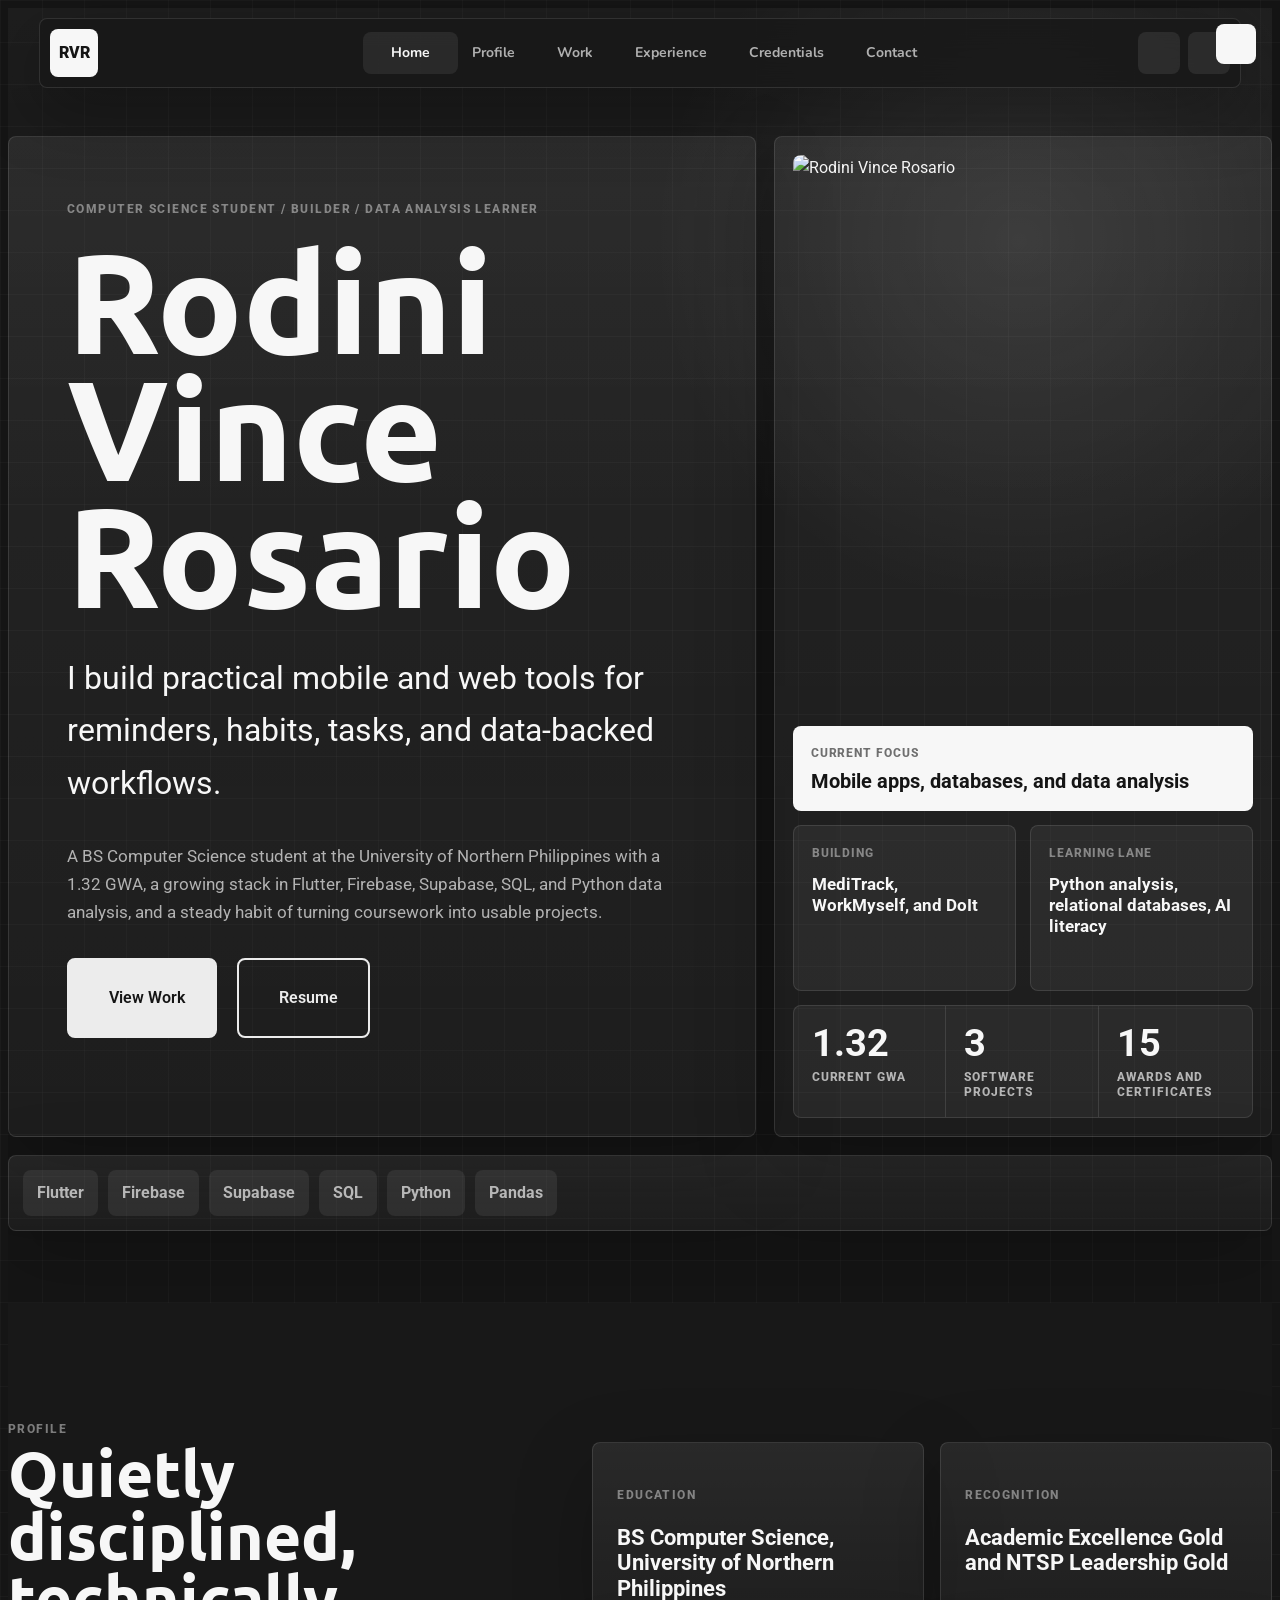
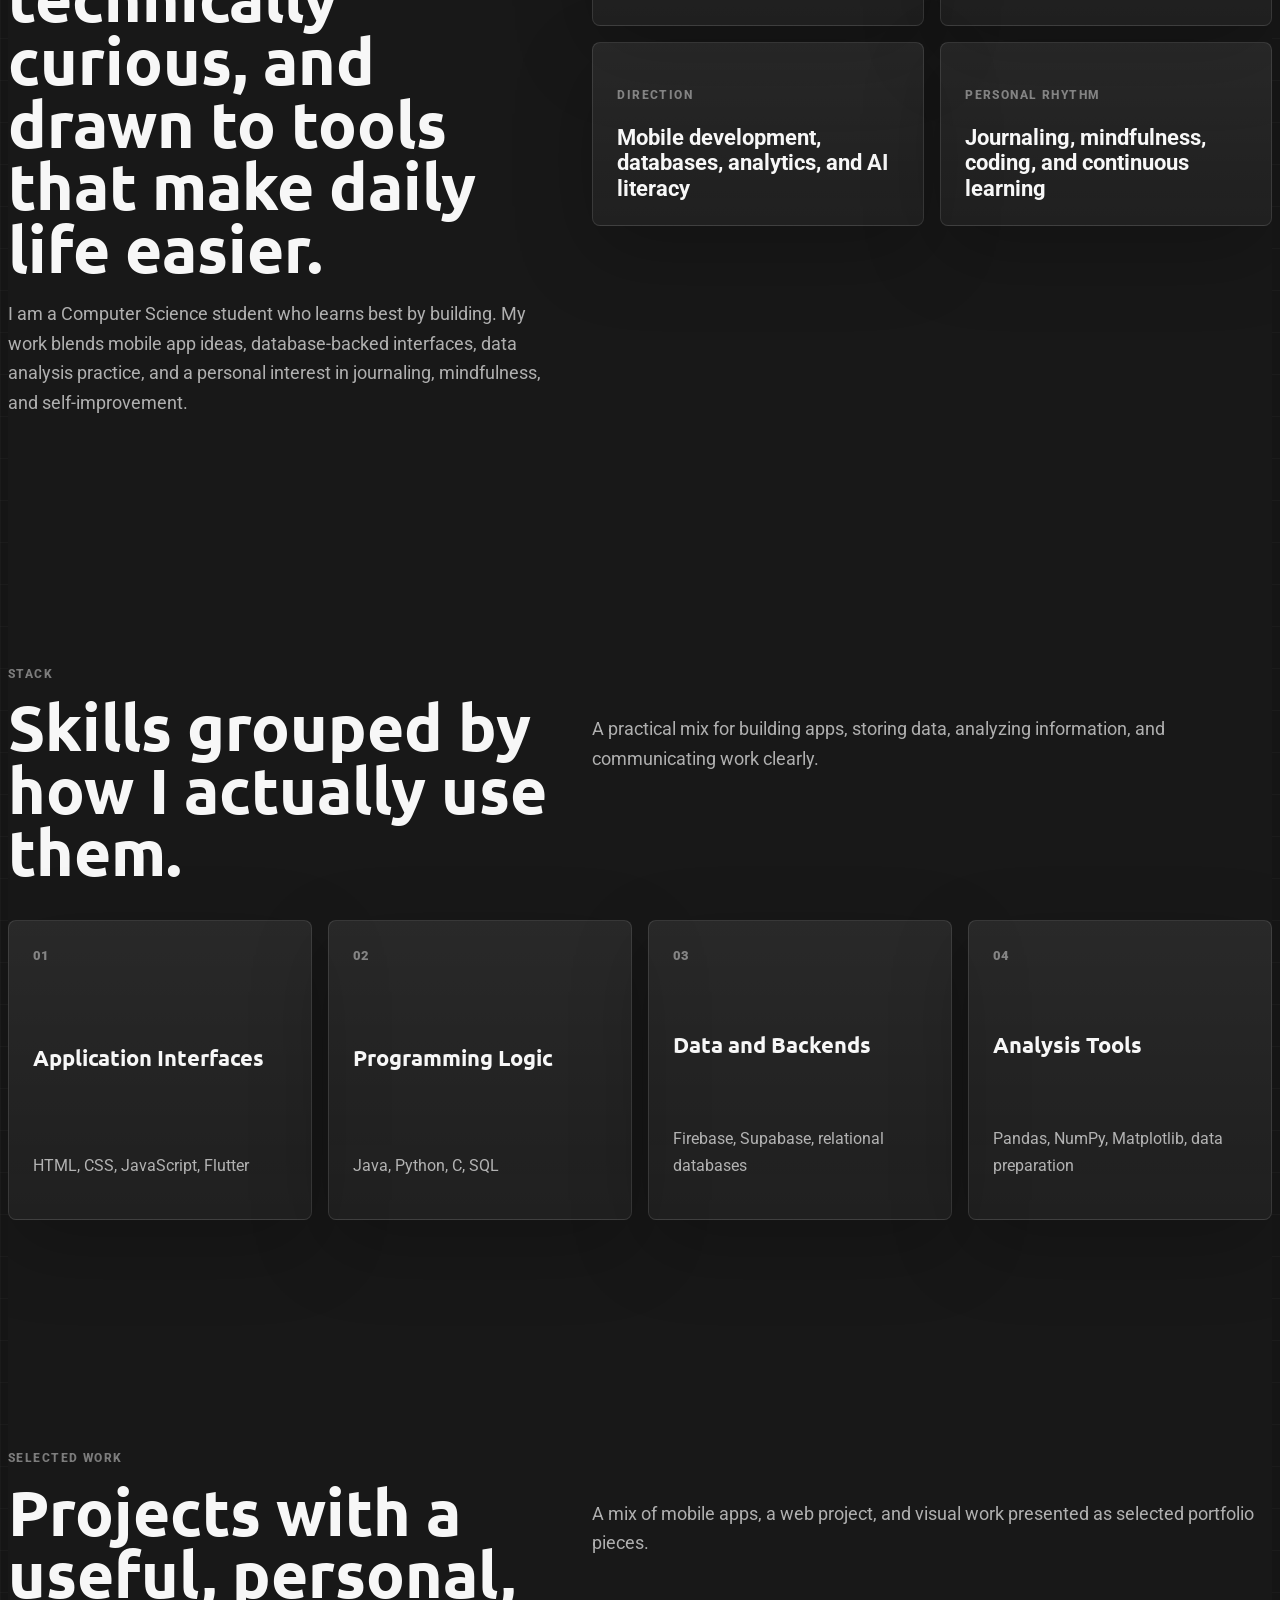
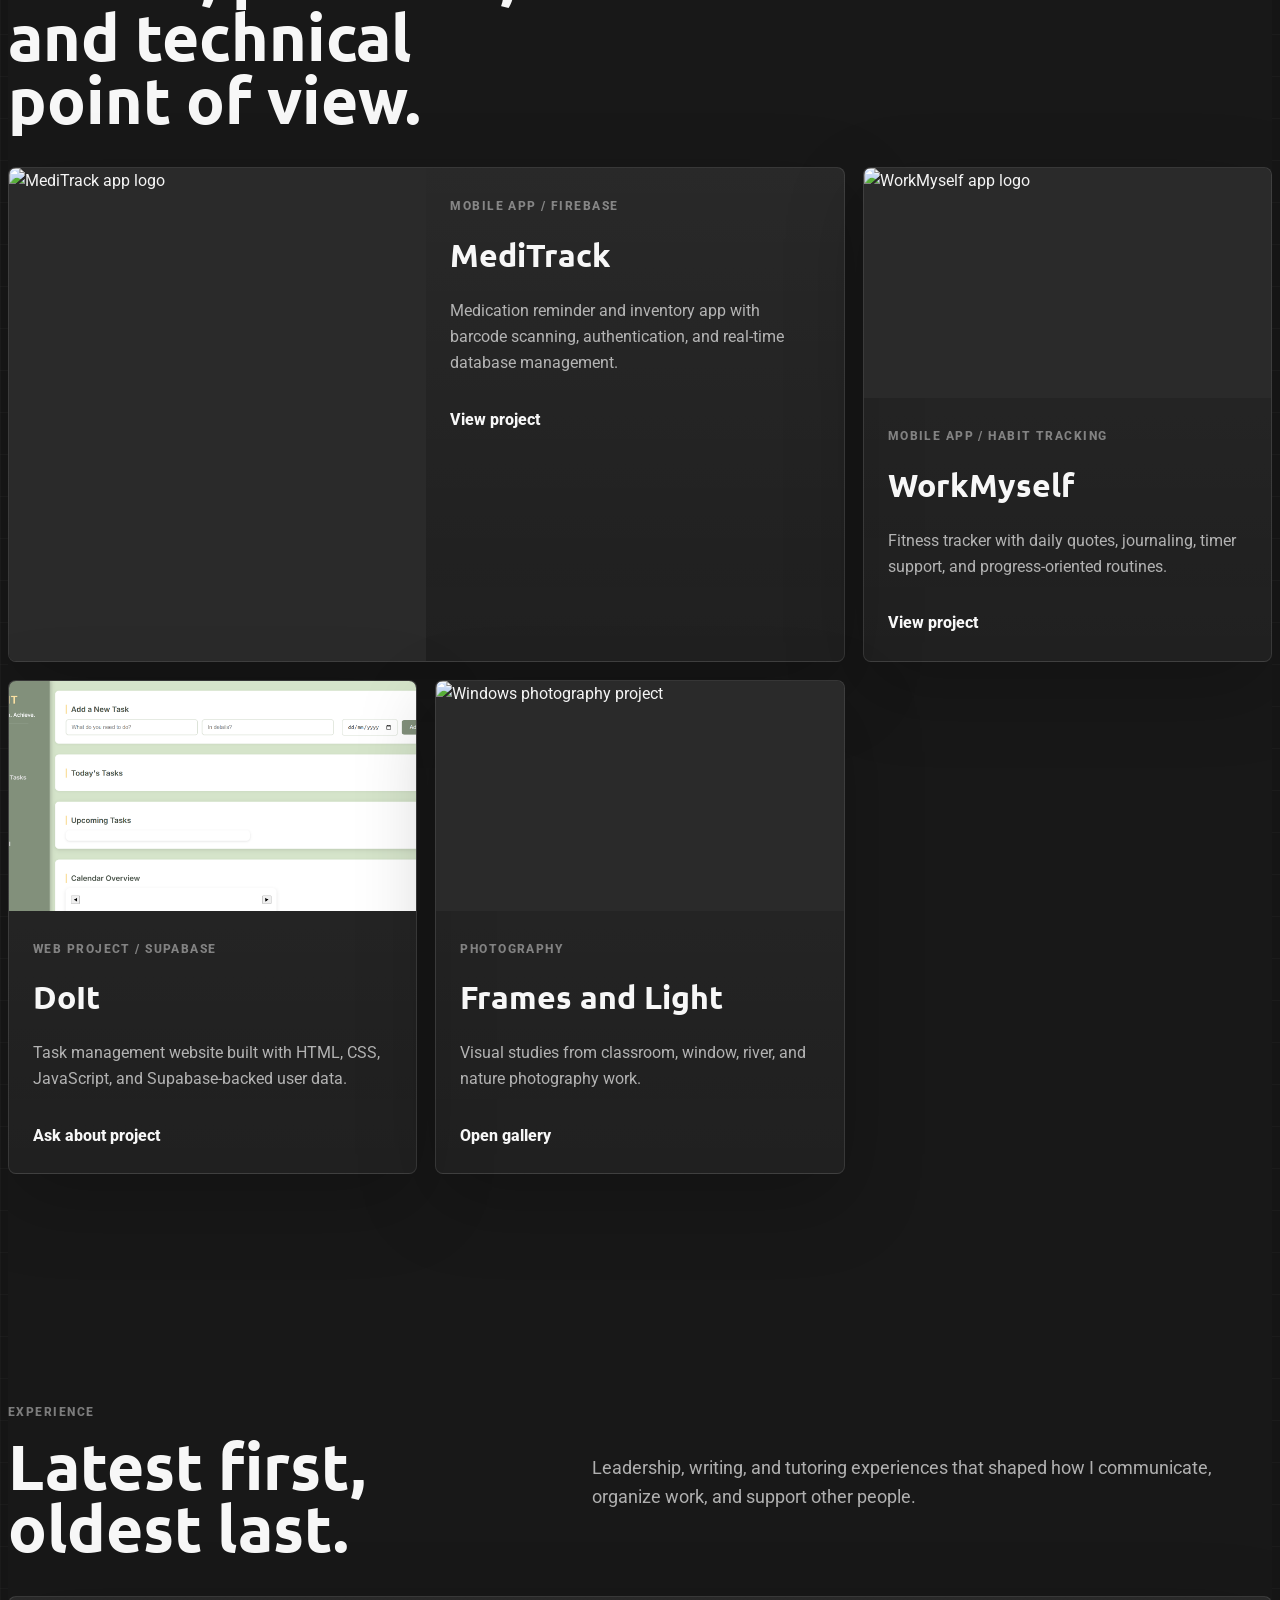
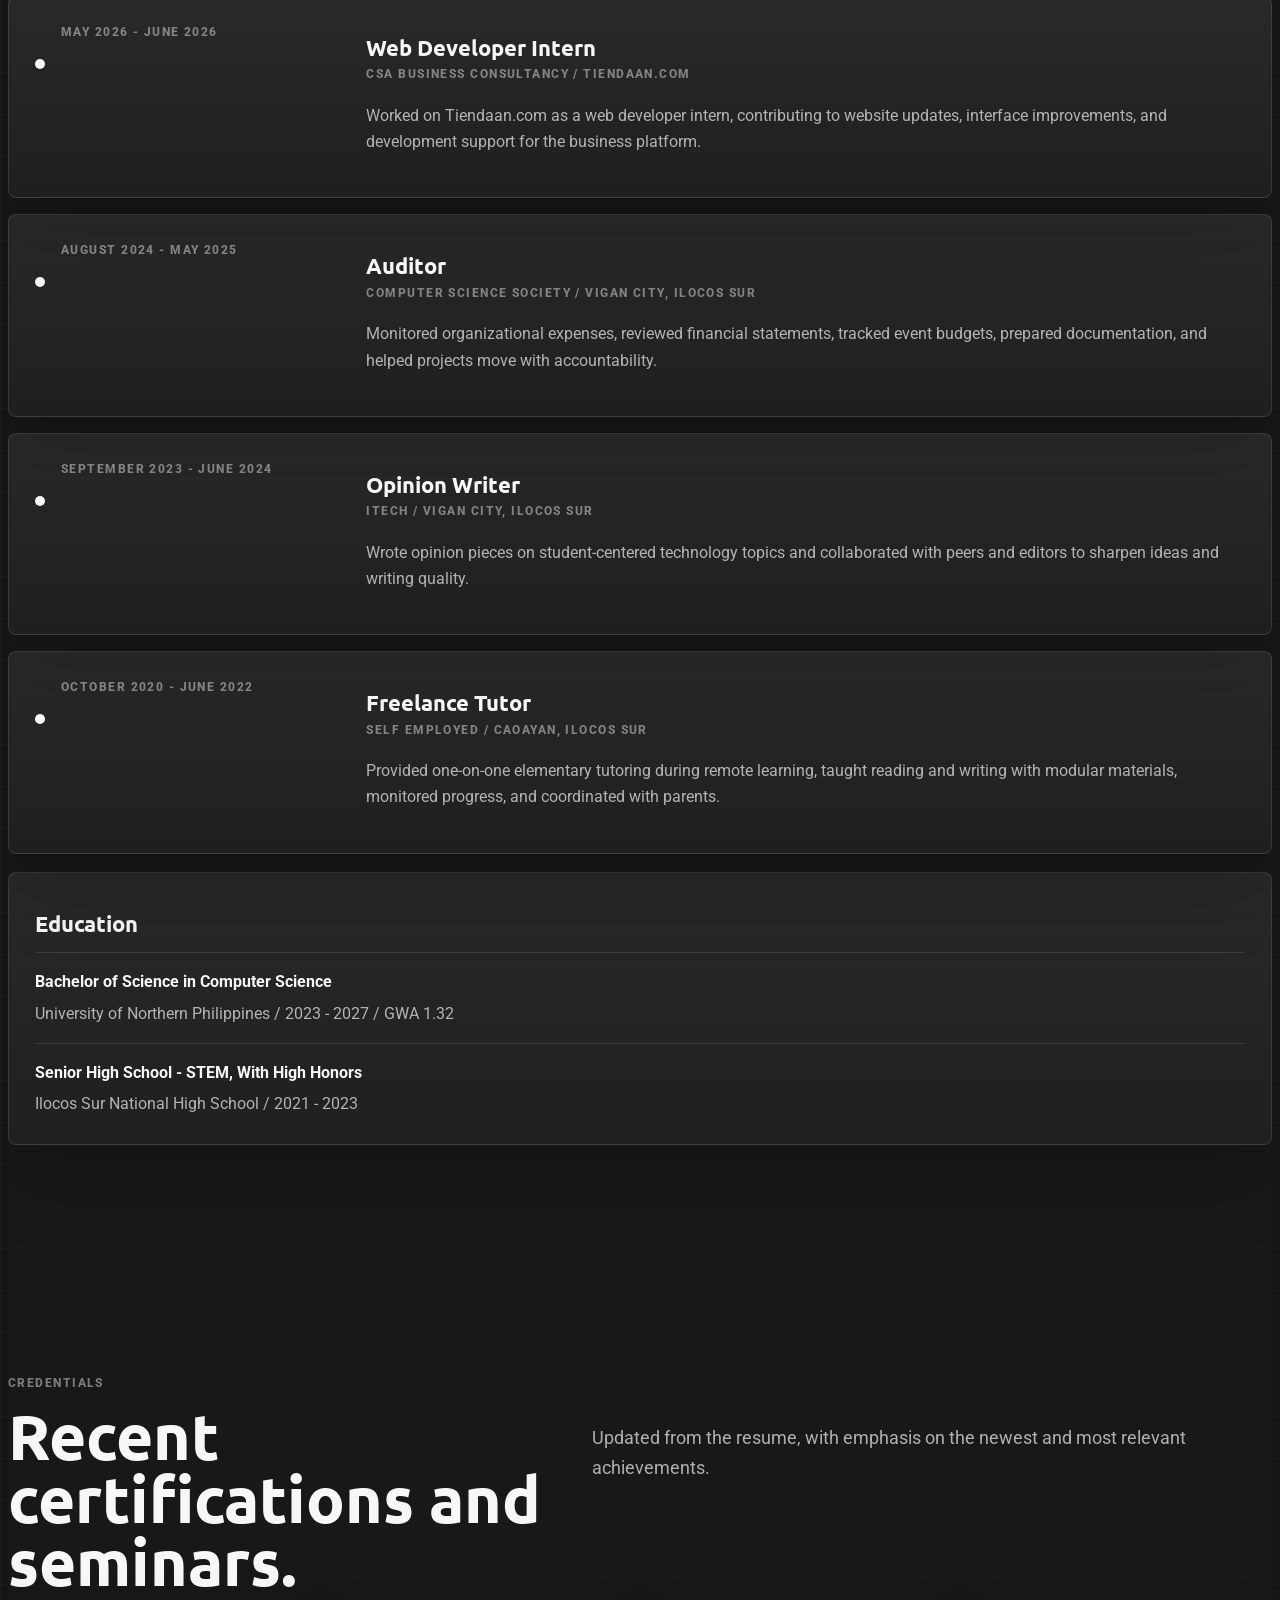
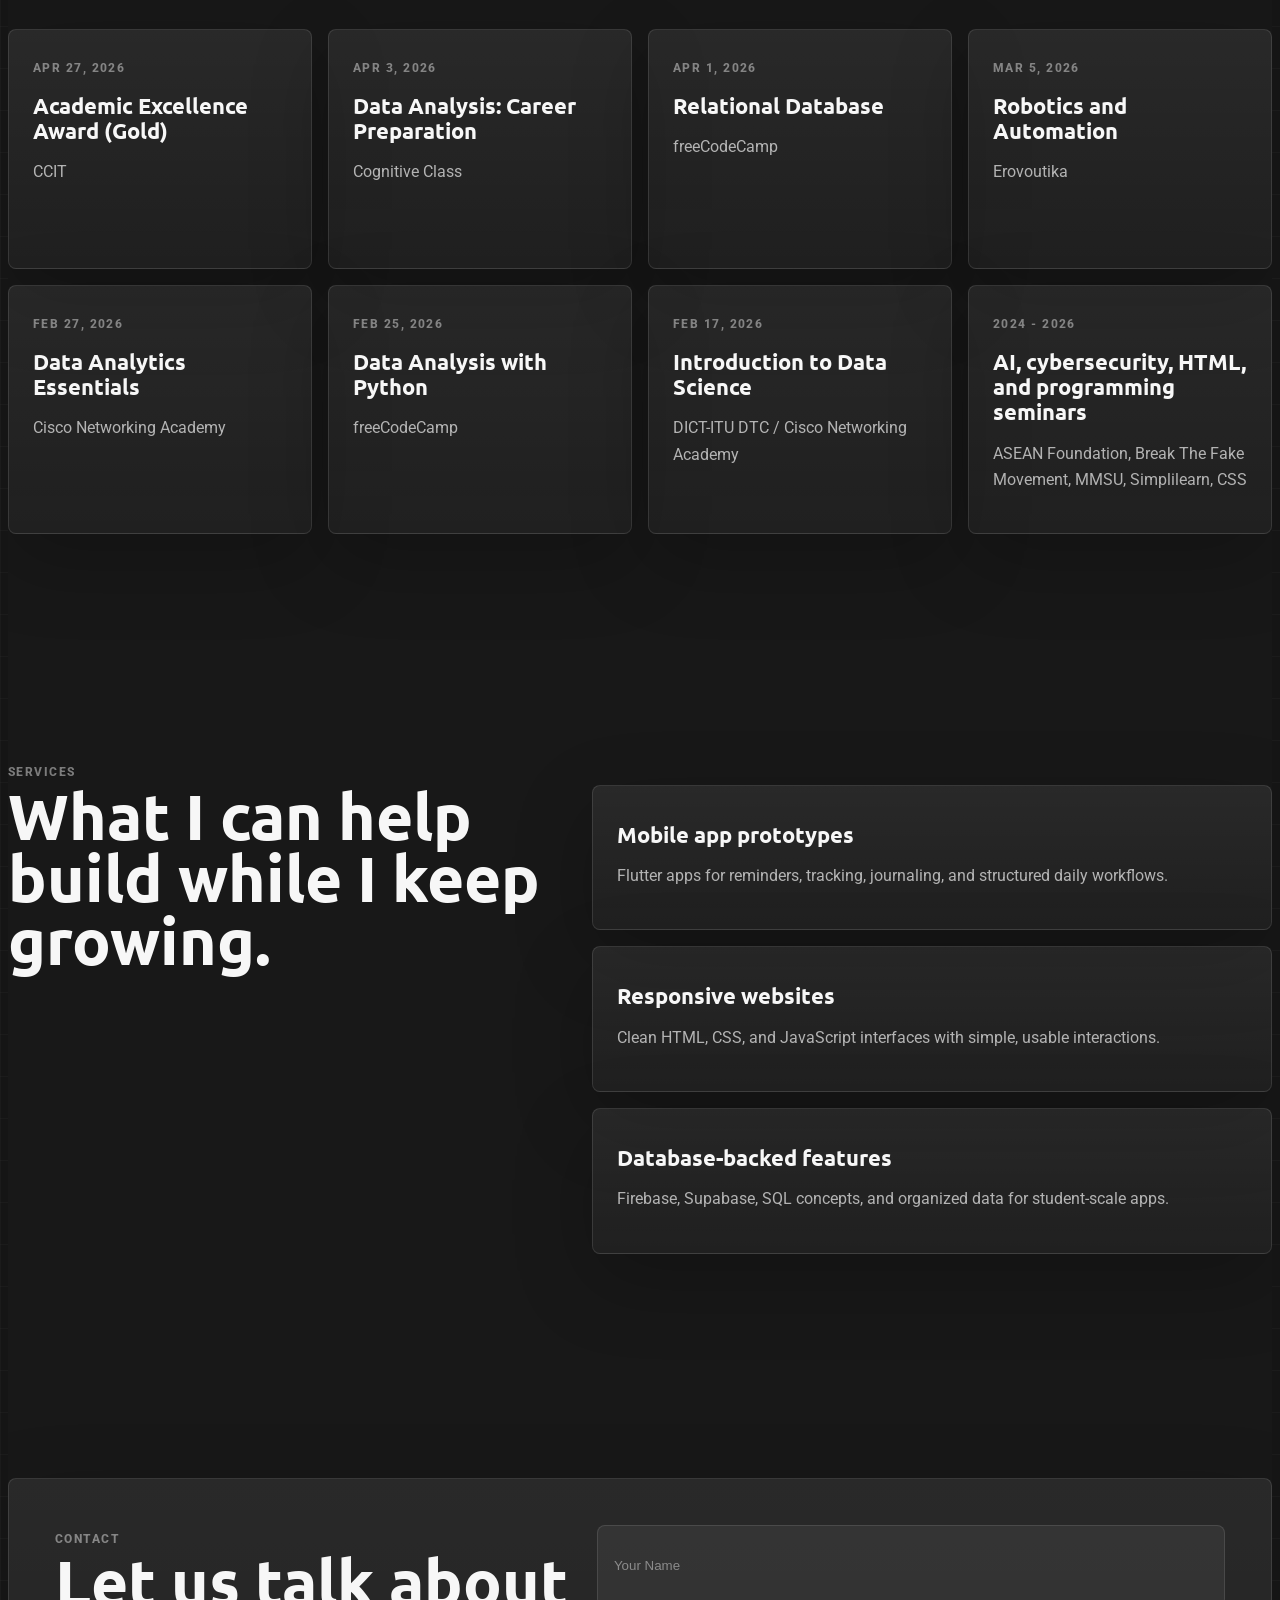
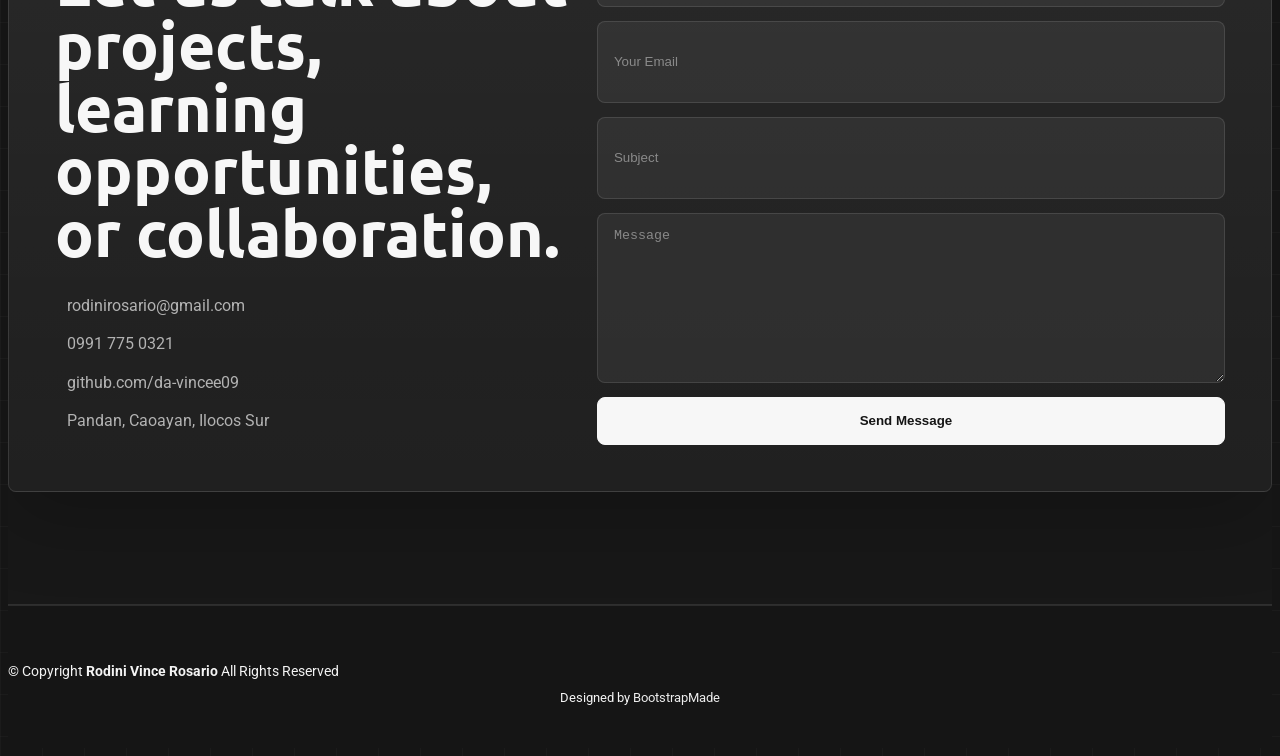
==== commit c04967e9: "Add: web internship" ====
--- a/index.html
+++ b/index.html
@@ -255,6 +255,15 @@
 
         <div class="timeline">
           <article class="timeline-item">
+            <time>May 2026 - June 2026</time>
+            <div>
+              <h3>Web Developer Intern</h3>
+              <span>CSA Business Consultancy / Tiendaan.com</span>
+              <p>Worked on Tiendaan.com as a web developer intern, contributing to website updates, interface improvements, and development support for the business platform.</p>
+            </div>
+          </article>
+
+          <article class="timeline-item">
             <time>August 2024 - May 2025</time>
             <div>
               <h3>Auditor</h3>
--- a/assets/css/main.css
+++ b/assets/css/main.css
@@ -3479,11 +3479,11 @@
   }
 
   .modern-header .header-container {
-    display: none;
+    display: none !important;
   }
 
   .modern-header.header-show .header-container {
-    display: grid;
+    display: grid !important;
     position: fixed;
     inset: 78px 18px auto;
     width: auto;
@@ -3742,7 +3742,7 @@
 .portfolio-details-page .header .header-container {
   width: min(1180px, calc(100vw - 48px));
   margin: 0 auto;
-  padding: 10px;
+  padding: 8px;
   border-radius: 8px;
   background: rgba(24, 24, 24, 0.86);
   border: 1px solid var(--line);
@@ -3775,7 +3775,7 @@
 
 .portfolio-details-page .header .navmenu a,
 .portfolio-details-page .header .navmenu a:focus {
-  height: 42px;
+  height: 38px;
   min-height: auto;
   padding: 0 14px;
   border-radius: 8px;
@@ -3813,24 +3813,33 @@
 }
 
 .portfolio-details-page .page-title {
-  padding-top: 132px;
+  padding-top: 92px;
+}
+
+.portfolio-details-page .portfolio-details.section {
+  padding-top: 44px;
 }
 
 @media (max-width: 1199px) {
   .portfolio-details-page .header {
-    left: 18px;
-    right: 18px;
-    top: 18px;
+    left: 12px;
+    right: 12px;
+    top: 12px;
+  }
+
+  .portfolio-details-page .header .header-toggle {
+    right: 12px;
+    top: 12px;
   }
 
   .portfolio-details-page .header .header-container {
-    display: none;
+    display: none !important;
   }
 
   .portfolio-details-page .header.header-show .header-container {
-    display: grid;
+    display: grid !important;
     position: fixed;
-    inset: 78px 18px auto;
+    inset: 68px 12px auto;
     width: auto;
     grid-template-columns: 1fr;
   }
@@ -3846,6 +3855,14 @@
 
   .portfolio-details-page .header .social-links {
     justify-content: center;
+  }
+
+  .portfolio-details-page .page-title {
+    padding-top: 74px;
+  }
+
+  .portfolio-details-page .portfolio-details.section {
+    padding-top: 36px;
   }
 }
 
